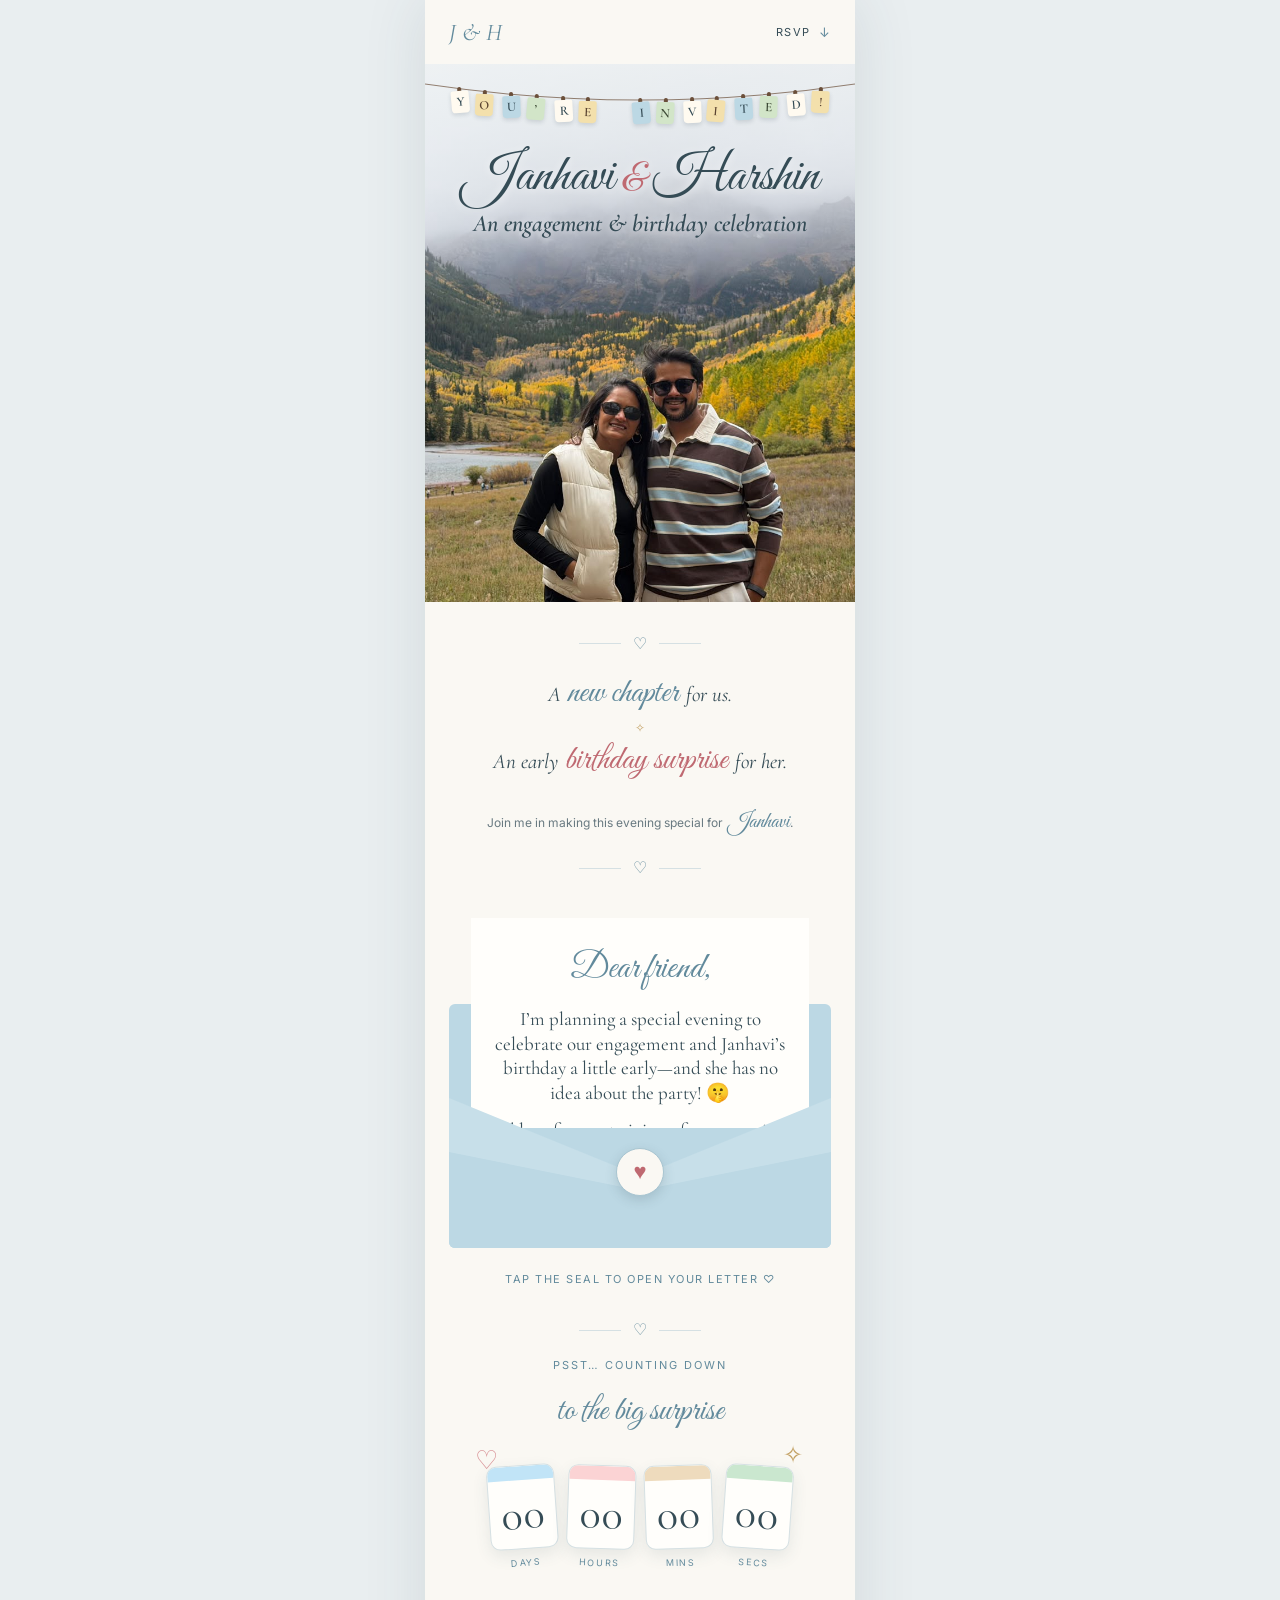
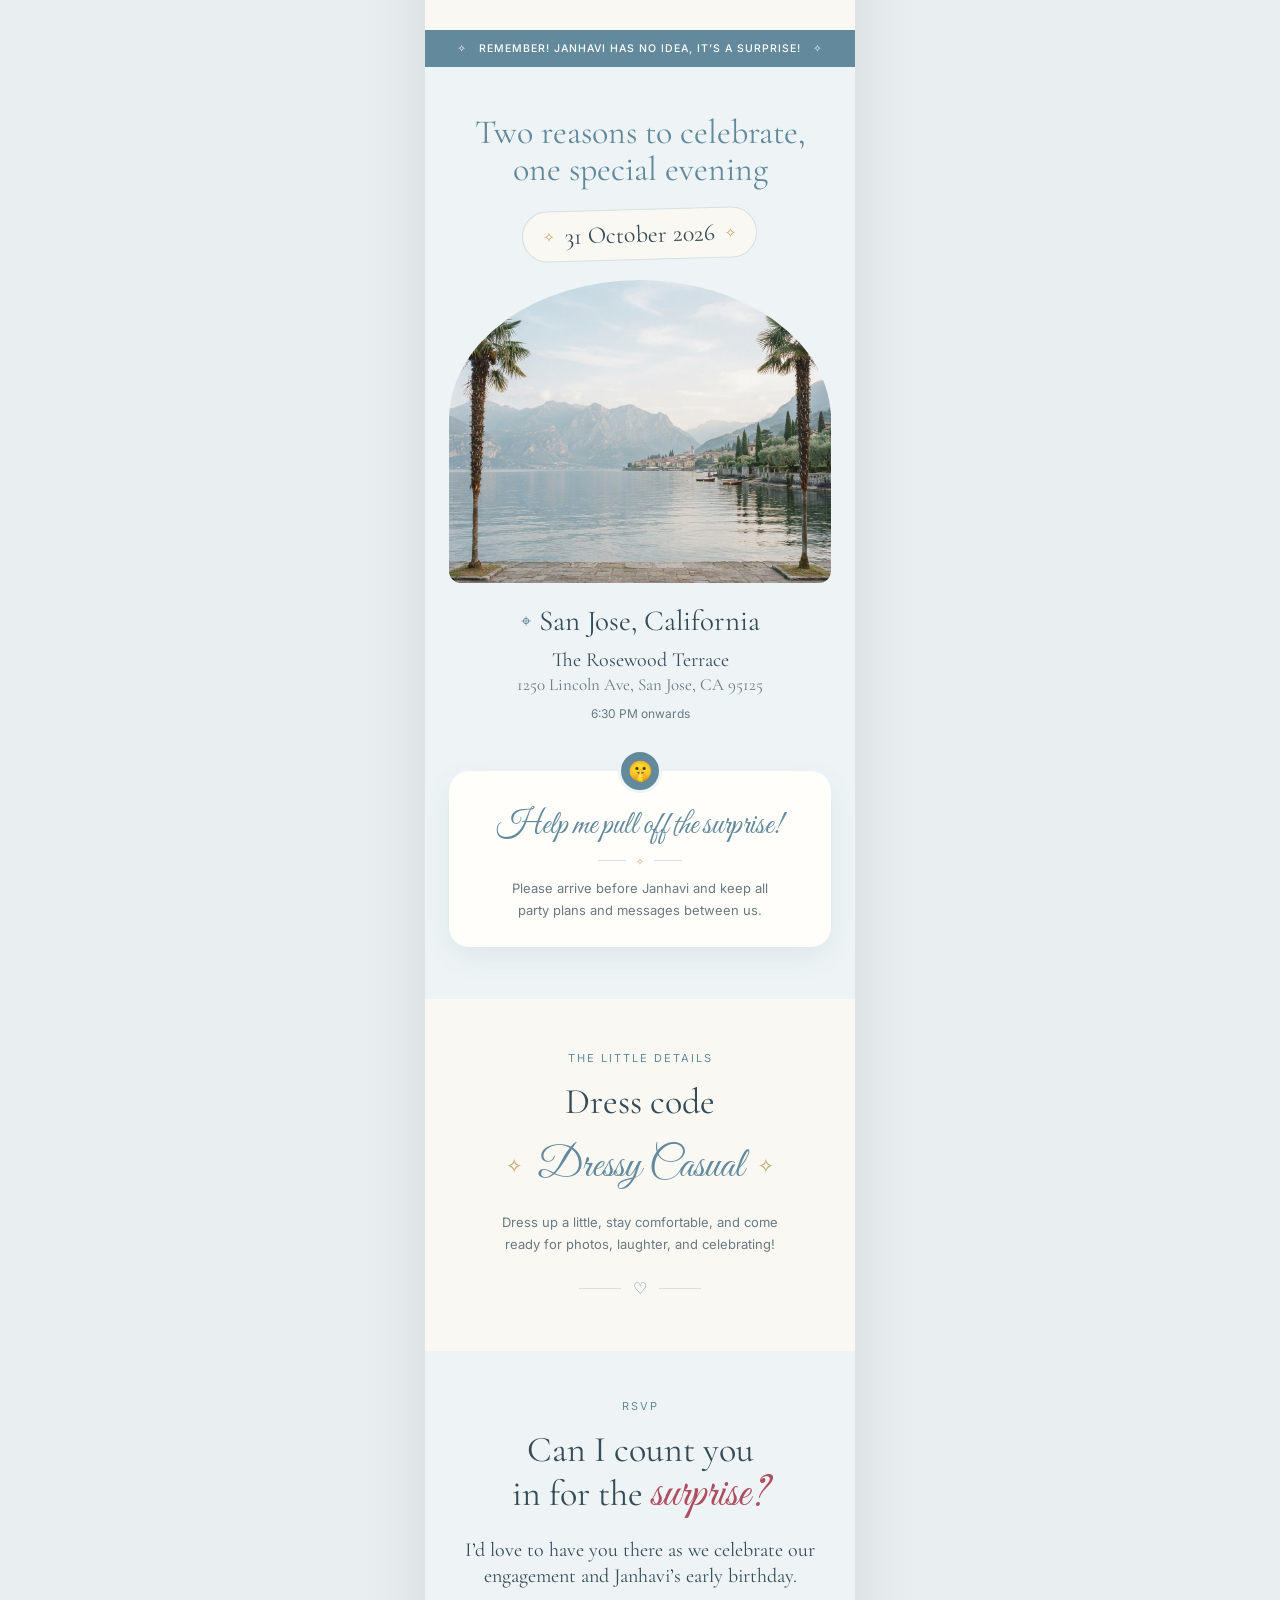
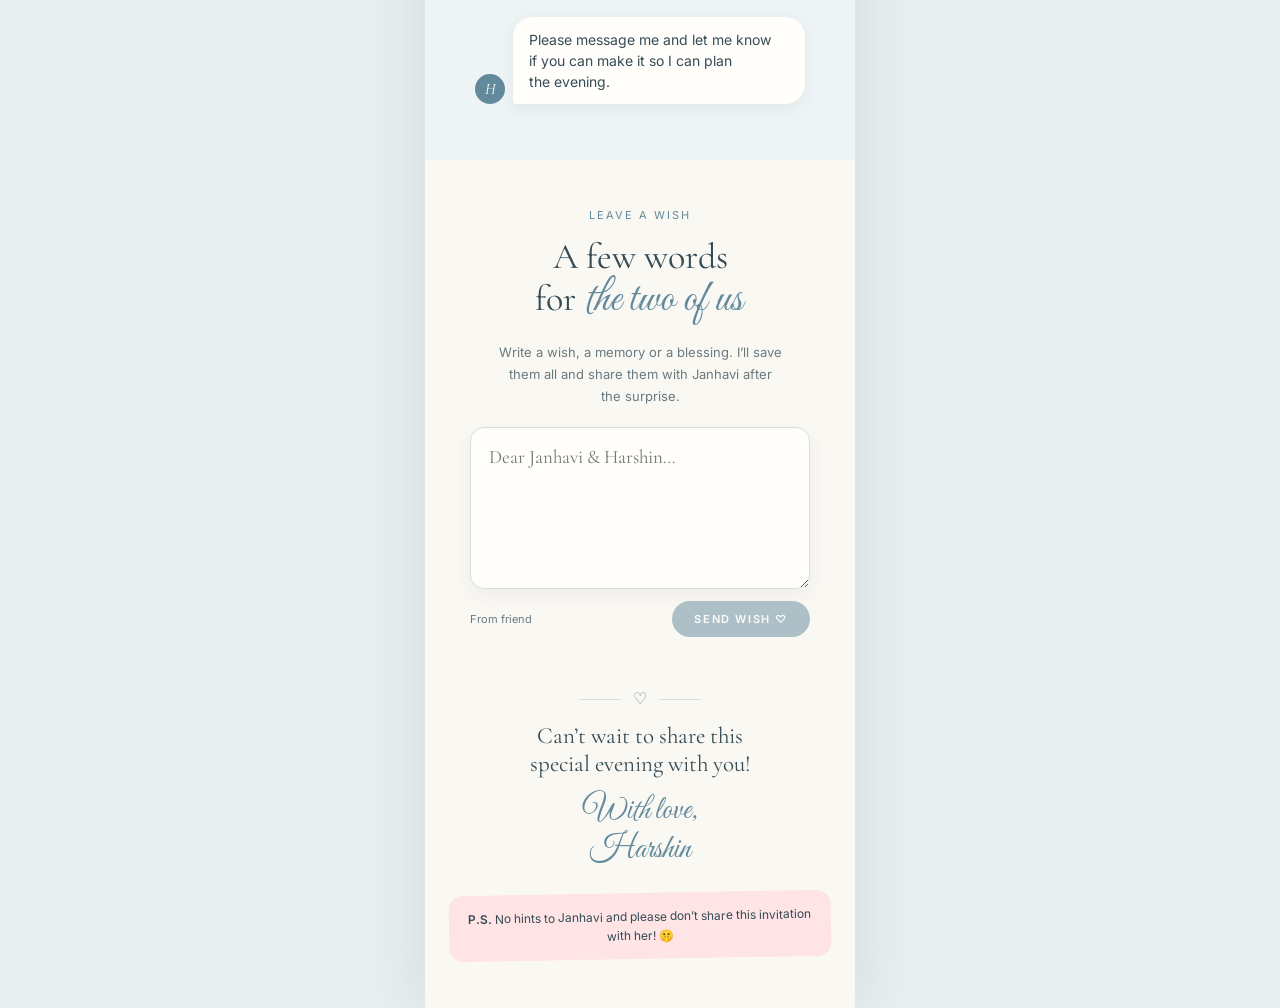
==== site/index.html @ 01877ba3 "synced with main" ====
<!DOCTYPE html>
<html lang="en">

<head>
  <meta charset="utf-8">
  <meta name="viewport" content="width=device-width, initial-scale=1">
  <title>Shhh… you're invited 🤫</title>
  <meta name="description"
    content="A surprise engagement &amp; early birthday celebration for Janhavi · 31 October 2026 · San Jose">
  <meta name="robots" content="noindex, nofollow">
  <meta property="og:title" content="Shhh… you're invited 🤫">
  <meta property="og:description"
    content="A surprise engagement &amp; early birthday celebration for Janhavi · 31 October 2026">
  <link rel="preconnect" href="https://fonts.googleapis.com">
  <link rel="preconnect" href="https://fonts.gstatic.com" crossorigin>
  <link
    href="https://fonts.googleapis.com/css2?family=Cormorant+Garamond:ital,wght@0,400;0,500;1,400;1,600&family=Great+Vibes&family=Inter:wght@400;500;600&display=swap"
    rel="stylesheet">
  <link rel="stylesheet" href="styles.css">
</head>

<body>
  <div class="intro" id="intro">
    <div class="intro-shh">Shhh…</div>
    <div class="intro-sub">IT’S A SURPRISE!</div>
    <div class="intro-heart">♡</div>
  </div>
  <main class="invite">

    <!-- Navigation -->
    <nav class="nav">
      <div class="monogram">J &amp; H</div>
      <a href="#rsvp" class="nav-link">RSVP <span>↓</span></a>
    </nav>

    <!-- 1. Cover -->
    <section class="cover">
      <div class="hero">
        <div class="hero-photo">
          <img src="assets/couple-maroon.jpg" alt="Janhavi and Harshin" class="hero-img">
          <div class="hero-top-fade"></div>
          <div aria-label="You’re invited!"
            style="position:absolute;left:0;right:0;top:18px;height:50px;z-index:4;pointer-events:none">
            <svg viewBox="0 0 100 50" preserveAspectRatio="none"
              style="position:absolute;inset:0;width:100%;height:100%;overflow:visible">
              <path d="M0 2 Q50 34 100 2" fill="none" stroke="#6b4f3a" stroke-width="1" stroke-opacity=".7"
                vector-effect="non-scaling-stroke"></path>
            </svg>
            <div
              style="position:absolute;left:calc(8.00% - 9px);top:4.7px;width:18px;display:flex;flex-direction:column;align-items:center;transform:rotate(-5deg);transform-origin:50% 0">
              <div style="width:4px;height:6px;border-radius:2px;background:#6b4f3a"></div>
              <div
                style="margin-top:-2px;width:18px;height:22px;border-radius:2px 2px 4px 4px;background:#fffaf0;box-shadow:0 2px 4px rgba(43,63,72,.16);display:flex;align-items:center;justify-content:center;font-family:'Cormorant Garamond',serif;font-weight:600;font-size:13px;line-height:1;color:var(--ink, #354c56)">
                Y</div>
            </div>
            <div
              style="position:absolute;left:calc(14.00% - 9px);top:7.7px;width:18px;display:flex;flex-direction:column;align-items:center;transform:rotate(3deg);transform-origin:50% 0">
              <div style="width:4px;height:6px;border-radius:2px;background:#6b4f3a"></div>
              <div
                style="margin-top:-2px;width:18px;height:22px;border-radius:2px 2px 4px 4px;background:oklch(0.91 0.07 90);box-shadow:0 2px 4px rgba(43,63,72,.16);display:flex;align-items:center;justify-content:center;font-family:'Cormorant Garamond',serif;font-weight:600;font-size:13px;line-height:1;color:#5a4330">
                O</div>
            </div>
            <div
              style="position:absolute;left:calc(20.00% - 9px);top:10.2px;width:18px;display:flex;flex-direction:column;align-items:center;transform:rotate(-2deg);transform-origin:50% 0">
              <div style="width:4px;height:6px;border-radius:2px;background:#6b4f3a"></div>
              <div
                style="margin-top:-2px;width:18px;height:22px;border-radius:2px 2px 4px 4px;background:var(--env, #bcd8e4);box-shadow:0 2px 4px rgba(43,63,72,.16);display:flex;align-items:center;justify-content:center;font-family:'Cormorant Garamond',serif;font-weight:600;font-size:13px;line-height:1;color:var(--ink, #354c56)">
                U</div>
            </div>
            <div
              style="position:absolute;left:calc(26.00% - 9px);top:12.3px;width:18px;display:flex;flex-direction:column;align-items:center;transform:rotate(5deg);transform-origin:50% 0">
              <div style="width:4px;height:6px;border-radius:2px;background:#6b4f3a"></div>
              <div
                style="margin-top:-2px;width:18px;height:22px;border-radius:2px 2px 4px 4px;background:oklch(0.9 0.045 135);box-shadow:0 2px 4px rgba(43,63,72,.16);display:flex;align-items:center;justify-content:center;font-family:'Cormorant Garamond',serif;font-weight:600;font-size:13px;line-height:1;color:#3d4a35">
                ’</div>
            </div>
            <div
              style="position:absolute;left:calc(32.00% - 9px);top:13.9px;width:18px;display:flex;flex-direction:column;align-items:center;transform:rotate(-3deg);transform-origin:50% 0">
              <div style="width:4px;height:6px;border-radius:2px;background:#6b4f3a"></div>
              <div
                style="margin-top:-2px;width:18px;height:22px;border-radius:2px 2px 4px 4px;background:#fffaf0;box-shadow:0 2px 4px rgba(43,63,72,.16);display:flex;align-items:center;justify-content:center;font-family:'Cormorant Garamond',serif;font-weight:600;font-size:13px;line-height:1;color:var(--ink, #354c56)">
                R</div>
            </div>
            <div
              style="position:absolute;left:calc(38.00% - 9px);top:15.1px;width:18px;display:flex;flex-direction:column;align-items:center;transform:rotate(2deg);transform-origin:50% 0">
              <div style="width:4px;height:6px;border-radius:2px;background:#6b4f3a"></div>
              <div
                style="margin-top:-2px;width:18px;height:22px;border-radius:2px 2px 4px 4px;background:oklch(0.91 0.07 90);box-shadow:0 2px 4px rgba(43,63,72,.16);display:flex;align-items:center;justify-content:center;font-family:'Cormorant Garamond',serif;font-weight:600;font-size:13px;line-height:1;color:#5a4330">
                E</div>
            </div>
            <div
              style="position:absolute;left:calc(50.00% - 9px);top:16.0px;width:18px;display:flex;flex-direction:column;align-items:center;transform:rotate(-5deg);transform-origin:50% 0">
              <div style="width:4px;height:6px;border-radius:2px;background:#6b4f3a"></div>
              <div
                style="margin-top:-2px;width:18px;height:22px;border-radius:2px 2px 4px 4px;background:var(--env, #bcd8e4);box-shadow:0 2px 4px rgba(43,63,72,.16);display:flex;align-items:center;justify-content:center;font-family:'Cormorant Garamond',serif;font-weight:600;font-size:13px;line-height:1;color:var(--ink, #354c56)">
                I</div>
            </div>
            <div
              style="position:absolute;left:calc(56.00% - 9px);top:15.8px;width:18px;display:flex;flex-direction:column;align-items:center;transform:rotate(3deg);transform-origin:50% 0">
              <div style="width:4px;height:6px;border-radius:2px;background:#6b4f3a"></div>
              <div
                style="margin-top:-2px;width:18px;height:22px;border-radius:2px 2px 4px 4px;background:oklch(0.9 0.045 135);box-shadow:0 2px 4px rgba(43,63,72,.16);display:flex;align-items:center;justify-content:center;font-family:'Cormorant Garamond',serif;font-weight:600;font-size:13px;line-height:1;color:#3d4a35">
                N</div>
            </div>
            <div
              style="position:absolute;left:calc(62.00% - 9px);top:15.1px;width:18px;display:flex;flex-direction:column;align-items:center;transform:rotate(-2deg);transform-origin:50% 0">
              <div style="width:4px;height:6px;border-radius:2px;background:#6b4f3a"></div>
              <div
                style="margin-top:-2px;width:18px;height:22px;border-radius:2px 2px 4px 4px;background:#fffaf0;box-shadow:0 2px 4px rgba(43,63,72,.16);display:flex;align-items:center;justify-content:center;font-family:'Cormorant Garamond',serif;font-weight:600;font-size:13px;line-height:1;color:var(--ink, #354c56)">
                V</div>
            </div>
            <div
              style="position:absolute;left:calc(68.00% - 9px);top:13.9px;width:18px;display:flex;flex-direction:column;align-items:center;transform:rotate(5deg);transform-origin:50% 0">
              <div style="width:4px;height:6px;border-radius:2px;background:#6b4f3a"></div>
              <div
                style="margin-top:-2px;width:18px;height:22px;border-radius:2px 2px 4px 4px;background:oklch(0.91 0.07 90);box-shadow:0 2px 4px rgba(43,63,72,.16);display:flex;align-items:center;justify-content:center;font-family:'Cormorant Garamond',serif;font-weight:600;font-size:13px;line-height:1;color:#5a4330">
                I</div>
            </div>
            <div
              style="position:absolute;left:calc(74.00% - 9px);top:12.3px;width:18px;display:flex;flex-direction:column;align-items:center;transform:rotate(-3deg);transform-origin:50% 0">
              <div style="width:4px;height:6px;border-radius:2px;background:#6b4f3a"></div>
              <div
                style="margin-top:-2px;width:18px;height:22px;border-radius:2px 2px 4px 4px;background:var(--env, #bcd8e4);box-shadow:0 2px 4px rgba(43,63,72,.16);display:flex;align-items:center;justify-content:center;font-family:'Cormorant Garamond',serif;font-weight:600;font-size:13px;line-height:1;color:var(--ink, #354c56)">
                T</div>
            </div>
            <div
              style="position:absolute;left:calc(80.00% - 9px);top:10.2px;width:18px;display:flex;flex-direction:column;align-items:center;transform:rotate(2deg);transform-origin:50% 0">
              <div style="width:4px;height:6px;border-radius:2px;background:#6b4f3a"></div>
              <div
                style="margin-top:-2px;width:18px;height:22px;border-radius:2px 2px 4px 4px;background:oklch(0.9 0.045 135);box-shadow:0 2px 4px rgba(43,63,72,.16);display:flex;align-items:center;justify-content:center;font-family:'Cormorant Garamond',serif;font-weight:600;font-size:13px;line-height:1;color:#3d4a35">
                E</div>
            </div>
            <div
              style="position:absolute;left:calc(86.00% - 9px);top:7.7px;width:18px;display:flex;flex-direction:column;align-items:center;transform:rotate(-5deg);transform-origin:50% 0">
              <div style="width:4px;height:6px;border-radius:2px;background:#6b4f3a"></div>
              <div
                style="margin-top:-2px;width:18px;height:22px;border-radius:2px 2px 4px 4px;background:#fffaf0;box-shadow:0 2px 4px rgba(43,63,72,.16);display:flex;align-items:center;justify-content:center;font-family:'Cormorant Garamond',serif;font-weight:600;font-size:13px;line-height:1;color:var(--ink, #354c56)">
                D</div>
            </div>
            <div
              style="position:absolute;left:calc(92.00% - 9px);top:4.7px;width:18px;display:flex;flex-direction:column;align-items:center;transform:rotate(3deg);transform-origin:50% 0">
              <div style="width:4px;height:6px;border-radius:2px;background:#6b4f3a"></div>
              <div
                style="margin-top:-2px;width:18px;height:22px;border-radius:2px 2px 4px 4px;background:oklch(0.91 0.07 90);box-shadow:0 2px 4px rgba(43,63,72,.16);display:flex;align-items:center;justify-content:center;font-family:'Cormorant Garamond',serif;font-weight:600;font-size:13px;line-height:1;color:#5a4330">
                !</div>
            </div>
          </div>
          <div class="hero-text">
            <div class="names">
              <span class="name">Janhavi</span>
              <span class="amp">&amp;</span>
              <span class="name">Harshin</span>
            </div>
            <div class="hero-sub"><span>An engagement &amp; birthday celebration</span></div>
          </div>
        </div>
      </div>

      <div class="chapter">
        <div class="divider"><i></i><span>♡</span><i></i></div>
        <div class="chapter-lines">
          <div class="line">A <span class="script blue">new chapter</span> for us.</div>
          <div class="spark">✧</div>
          <div class="line">An early <span class="script pink">birthday surprise</span> for her.</div>
        </div>
        <div class="join">Join me in making this evening special for <span class="script-name">Janhavi</span>.</div>
        <div class="divider"><i></i><span>♡</span><i></i></div>
      </div>
    </section>

    <!-- 2. Letter + countdown -->
    <section class="letter-section">
      <div class="envelope" id="envelope">
        <div class="env-back"></div>
        <div class="letter-wrap">
          <div class="letter">
            <div class="salutation">Dear <span id="guest-name">friend</span>,</div>
            <div class="letter-body">
              <p>I’m planning a special evening to celebrate our engagement and Janhavi’s birthday a little early—and
                she has no idea about the party! 🤫</p>
              <p>I’d love for you to join us for an evening of laughter, love, and making memories with our favourite
                people. Having you there would make this surprise even more special.</p>
              <p class="italic">Just keep this little secret between us until then!</p>
            </div>
            <div class="signature">With love,<br>Harshin</div>
          </div>
        </div>
        <div class="env-fold"></div>
        <div class="env-front"></div>
        <button class="seal" id="seal" aria-label="Open the letter">♥</button>
      </div>
      <button class="letter-hint" id="letter-hint">TAP THE SEAL TO OPEN YOUR LETTER ♡</button>

      <div class="divider"><i></i><span>♡</span><i></i></div>

      <div class="label">PSST… COUNTING DOWN</div>
      <div class="script-title">to the big surprise</div>
      <div class="countdown">
        <span class="cd-deco cd-heart">♡</span>
        <span class="cd-deco cd-spark">✧</span>
        <div class="cd" style="--rot:-4deg;--tab:var(--t1)">
          <div class="cd-card"><i></i><b id="cd-d">00</b></div><span>DAYS</span>
        </div>
        <div class="cd" style="--rot:2deg;--tab:var(--t2)">
          <div class="cd-card"><i></i><b id="cd-h">00</b></div><span>HOURS</span>
        </div>
        <div class="cd" style="--rot:-2deg;--tab:var(--t3)">
          <div class="cd-card"><i></i><b id="cd-m">00</b></div><span>MINS</span>
        </div>
        <div class="cd" style="--rot:4deg;--tab:var(--t4)">
          <div class="cd-card"><i></i><b id="cd-s">00</b></div><span>SECS</span>
        </div>
      </div>
    </section>

    <div class="banner">✧&nbsp;&nbsp;&nbsp;REMEMBER! JANHAVI HAS NO IDEA, IT’S A SURPRISE!&nbsp;&nbsp;&nbsp;✧</div>

    <!-- 3. Date & venue -->
    <section class="venue alt">
      <h2 class="venue-title">Two reasons to celebrate, one special evening</h2>
      <div class="date-pill"><span>✧</span>31 October 2026<span>✧</span></div>
      <img src="assets/venue.png" alt="Venue" class="venue-img">
      <div class="venue-details">
        <div class="city"><span>⌖</span>San Jose, California</div>
        <div class="venue-name">The Rosewood Terrace<br><small>1250 Lincoln Ave, San Jose, CA 95125</small></div>
        <div class="time">6:30 PM onwards</div>
      </div>
      <div class="secret-card">
        <div class="secret-badge">🤫</div>
        <div class="secret-title">Help me pull off the surprise!</div>
        <div class="mini-divider"><i></i><span>✧</span><i></i></div>
        <p>Please arrive before Janhavi and keep all party plans and messages between us.</p>
      </div>
    </section>

    <!-- 4. Dress code -->
    <section class="dress">
      <div class="label">THE LITTLE DETAILS</div>
      <h2 class="title">Dress code</h2>
      <div class="dress-name"><span>✧</span>Dressy Casual<span>✧</span></div>
      <p class="muted">Dress up a little, stay comfortable, and come ready for photos, laughter, and celebrating!</p>
      <div class="divider"><i></i><span>♡</span><i></i></div>
    </section>

    <!-- 5. RSVP -->
    <section class="rsvp alt" id="rsvp">
      <div class="label">RSVP</div>
      <h2 class="title">Can I count you in for the <span class="surprise">surprise?</span></h2>
      <p class="lead">I’d love to have you there as we celebrate our engagement and Janhavi’s early birthday.</p>
      <div class="message">
        <div class="avatar">H</div>
        <div class="bubble">Please message me and let me know if you can make it so I can plan the evening.</div>
      </div>
    </section>

    <!-- 5b. Leave a wish -->
    <section class="wish" id="wish">
      <div class="label">LEAVE A WISH</div>
      <h2 class="title">A few words for <span class="script blue">the two of us</span></h2>
      <p class="muted">Write a wish, a memory or a blessing. I’ll save them all and share them with Janhavi after the
        surprise.</p>
      <form class="wish-form" id="wish-form">
        <textarea id="wish-text" rows="5" maxlength="600" placeholder="Dear Janhavi &amp; Harshin…" required></textarea>
        <div class="wish-row">
          <span class="wish-from">From <span id="wish-name">friend</span></span>
          <button type="submit" class="wish-btn" id="wish-btn" disabled>SEND WISH ♡</button>
        </div>
        <p class="wish-error" id="wish-error" hidden>Couldn’t send just now. Please try again in a moment.</p>
      </form>
      <div class="wish-thanks" id="wish-thanks" hidden>
        <div class="script-title">Thank you, <span id="wish-thanks-name">friend</span></div>
        <p class="muted">Your wish is tucked away safely ♡</p>
      </div>
    </section>

    <!-- 6. Closing -->
    <section class="closing">
      <div class="divider"><i></i><span>♡</span><i></i></div>
      <div class="closing-line">Can’t wait to share this special evening with you!</div>
      <div class="signature big">With love,<br>Harshin</div>
      <div class="ps"><strong>P.S.</strong> No hints to Janhavi and please don’t share this invitation with her! 🤫
      </div>
    </section>

  </main>
  <script src="script.js"></script>
</body>

</html>
---- site/styles.css ----
/* Powder Blue theme */
:root {
  --p: #628a9c;        /* primary blue */
  --ink: #354c56;      /* main text */
  --mut: #697a81;      /* muted text */
  --bg: #faf8f3;       /* cream background */
  --bg2: #eef4f6;      /* pale blue background */
  --paper: #fffefb;    /* cards / letter */
  --env: #bcd8e4;      /* envelope */
  --env2: #c7dfe9;
  --envline: #a8c5d1;
  --rule: #d5e0e3;     /* thin lines */
  --t1: oklch(0.9 0.045 230);
  --t2: oklch(0.9 0.045 15);
  --t3: oklch(0.9 0.045 80);
  --t4: oklch(0.9 0.045 150);
  --pink: oklch(0.62 0.11 15);
  --pink-soft: oklch(0.72 0.09 15);
  --gold: oklch(0.72 0.09 80);
  --hot: oklch(0.55 0.13 10);
  --ps: oklch(0.94 0.03 15);
  --serif: 'Cormorant Garamond', Georgia, serif;
  --script: 'Great Vibes', cursive;
  --sans: Inter, system-ui, sans-serif;
}

* { box-sizing: border-box; }
body { margin: 0; background: #e9eef0; -webkit-font-smoothing: antialiased; }
a { color: var(--p); } a:hover { color: var(--ink); }
p { margin: 0; }
h2 { margin: 0; font-weight: 400; }
button { font: inherit; }

.invite { max-width: 430px; margin: 0 auto; background: var(--bg); font-family: var(--sans); color: var(--ink); overflow: hidden; position: relative; box-shadow: 0 0 60px rgba(53,76,86,.12); }
section { display: flex; flex-direction: column; align-items: center; text-align: center; }
.alt { background: var(--bg2); }

/* Shared bits */
.divider { display: flex; align-items: center; gap: 12px; }
.divider i { width: 42px; height: 1px; background: var(--rule); }
.divider span { font-family: var(--serif); font-size: 16px; color: var(--p); }
.label { font-size: 11px; letter-spacing: 2px; color: var(--p); }
.title { font-family: var(--serif); font-size: 36px; line-height: 1.08; color: var(--ink); text-wrap: balance; }
.muted { font-size: 13px; line-height: 1.7; color: var(--mut); max-width: 300px; text-wrap: pretty; }
.script-title { font-family: var(--script); font-size: 34px; color: var(--p); }

/* Nav */
.nav { height: 64px; display: flex; align-items: center; justify-content: space-between; padding: 0 24px; }
.monogram { font-family: var(--serif); font-style: italic; font-size: 24px; color: var(--p); }
.nav-link { display: flex; gap: 8px; align-items: center; text-decoration: none; font-size: 11px; letter-spacing: 1.5px; color: var(--ink); }
.nav-link span { color: var(--p); font-size: 13px; }

/* Cover */
.cover { display: block; }
.hero { position: relative; overflow: hidden; }
.hero-text { position: absolute; left: 0; right: 0; top: 0; z-index: 3; display: flex; flex-direction: column; align-items: center; gap: 10px; padding: 86px 12px 0; text-align: center; }
.sticker { display: inline-flex; align-items: center; gap: 6px; background: var(--p); color: #fff; border: 2px solid #fff; border-radius: 100px; padding: 3px 11px; font-size: 8.5px; letter-spacing: 1.6px; font-weight: 600; white-space: nowrap; box-shadow: 0 4px 10px rgba(53,76,86,.14); animation: wiggle 2.8s ease-in-out infinite; }
.sticker .shh { font-family: var(--script); font-size: 18px; line-height: 1; letter-spacing: 0; font-weight: 400; }
.names { display: flex; align-items: baseline; justify-content: center; gap: 8px; flex-wrap: nowrap; white-space: nowrap; margin-top: 0; text-shadow: 0 1px 10px rgba(255,255,255,.7); }
.name { font-family: var(--script); font-size: 53px; line-height: 1.05; color: var(--ink); }
.amp { font-family: var(--script); font-size: 38px; color: var(--pink); }
.hero-sub { display: flex; align-items: center; justify-content: center; gap: 8px; flex-wrap: wrap; margin-top: -8px; font-family: var(--serif); font-style: italic; font-weight: 600; font-size: 24px; line-height: 1.3; color: var(--ink); text-shadow: 0 1px 8px rgba(255,255,255,.8); }
.hero-sub i { font-style: normal; font-size: 12px; color: var(--gold); }
.hero-photo { position: relative; }
.hero-img { display: block; width: 100%; aspect-ratio: 4 / 5; object-fit: cover; object-position: 52% 0%; }
.hero-top-fade { position: absolute; inset: 0 0 auto; height: 42%; pointer-events: none; background: linear-gradient(rgba(236,239,240,.82) 0%, rgba(236,239,240,.55) 55%, rgba(236,239,240,0) 100%); }

.chapter { display: flex; flex-direction: column; align-items: center; gap: 18px; padding: 32px 28px 8px; text-align: center; }
.chapter-lines { display: flex; flex-direction: column; align-items: center; gap: 4px; }
.line { font-family: var(--serif); font-style: italic; font-size: 21px; line-height: 1.3; }
.script { font-family: var(--script); font-style: normal; font-size: 34px; padding: 0 2px; }
.script.blue { color: var(--p); }
.script.pink { color: var(--pink); }
.spark { font-size: 12px; color: var(--gold); }
.join { font-size: 12px; line-height: 1.6; color: var(--mut); margin-top: 4px; text-wrap: balance; }
.script-name { font-family: var(--script); font-size: 22px; color: var(--p); margin-left: 2px; }

/* Letter + envelope */
.letter-section { padding: 32px 24px 56px; gap: 18px; }
.envelope { width: 100%; position: relative; padding-bottom: 120px; }
.env-back { position: absolute; left: 0; right: 0; top: 86px; bottom: 0; background: var(--env); border-radius: 6px; }
.letter-wrap { position: relative; margin: 0 22px; max-height: 210px; overflow: hidden; transition: max-height .9s cubic-bezier(.2,.8,.2,1); }
.envelope.open .letter-wrap { max-height: 900px; }
.letter { background: var(--paper); padding: 28px 22px 36px; box-shadow: 0 8px 24px rgba(53,76,86,.14); display: flex; flex-direction: column; gap: 16px; text-align: center; }
.salutation { font-family: var(--script); font-size: 36px; color: var(--p); }
.letter-body { font-family: var(--serif); font-size: 19px; line-height: 1.3; display: flex; flex-direction: column; gap: 12px; text-wrap: pretty; }
.italic { font-style: italic; }
.signature { font-family: var(--script); font-size: 26px; line-height: 1.2; color: var(--p); }
.signature.big { font-size: 32px; }
.env-fold, .env-front { position: absolute; left: 0; right: 0; bottom: 0; border-radius: 0 0 6px 6px; }
.env-fold { height: 150px; background: var(--env2); clip-path: polygon(0 0, 50% 52%, 100% 0, 100% 100%, 0 100%); }
.env-front { height: 96px; background: var(--env); clip-path: polygon(0 0, 50% 40%, 100% 0, 100% 100%, 0 100%); }
.seal { position: absolute; left: 50%; bottom: 52px; width: 48px; height: 48px; margin-left: -24px; border-radius: 50%; background: var(--bg); border: 1px solid var(--envline); color: var(--pink); font-family: var(--serif); font-size: 22px; cursor: pointer; box-shadow: 0 4px 12px rgba(53,76,86,.18); display: flex; align-items: center; justify-content: center; transition: transform .2s; }
.seal:hover { transform: scale(1.08); }
.letter-hint { background: none; border: 0; font-size: 11px; letter-spacing: 1.5px; color: var(--p); cursor: pointer; padding: 6px; }
.letter-section .divider { margin-top: 10px; }

/* Countdown */
.countdown { position: relative; display: flex; gap: 10px; justify-content: center; padding: 14px 0 6px; }
.cd-deco { position: absolute; font-family: var(--serif); }
.cd-heart { left: -14px; top: -6px; font-size: 26px; color: var(--pink-soft); }
.cd-spark { right: -12px; top: -10px; font-size: 24px; color: var(--gold); }
.cd { display: flex; flex-direction: column; align-items: center; gap: 8px; transform: rotate(var(--rot)); }
.cd-card { width: 68px; height: 84px; background: var(--paper); border: 1px solid var(--rule); border-radius: 10px; overflow: hidden; box-shadow: 0 6px 16px rgba(53,76,86,.1); display: flex; flex-direction: column; }
.cd-card i { height: 14px; background: var(--tab); }
.cd-card b { flex: 1; display: flex; align-items: center; justify-content: center; font-family: var(--serif); font-weight: 400; font-size: 44px; line-height: 1; font-variant-numeric: tabular-nums; }
.cd > span { font-size: 9px; letter-spacing: 1.6px; color: var(--p); }

/* Banner */
.banner { background: var(--p); color: #fff; padding: 12px 8px; font-size: clamp(8px, 2.4vw, 10.5px); letter-spacing: 1px; font-weight: 500; text-align: center; white-space: nowrap; overflow: hidden; }

/* Venue */
.venue { padding: 48px 24px 52px; gap: 20px; }
.venue-title { font-family: var(--serif); font-size: 34px; line-height: 1.08; color: var(--p); text-wrap: balance; }
.date-pill { display: flex; align-items: center; gap: 10px; background: var(--bg); border: 1px solid var(--rule); border-radius: 100px; padding: 10px 20px; transform: rotate(-1.5deg); font-family: var(--serif); font-size: 24px; white-space: nowrap; }
.date-pill span { color: var(--gold); font-size: 14px; font-family: var(--sans); }
.venue-img { display: block; width: 100%; aspect-ratio: 342 / 272; object-fit: cover; border-radius: 50% 50% 12px 12px / 46% 46% 12px 12px; }
.venue-details { display: flex; flex-direction: column; align-items: center; gap: 10px; }
.city { display: flex; align-items: center; gap: 8px; font-family: var(--serif); font-size: 29px; }
.city span { color: var(--p); font-size: 18px; }
.venue-name { font-family: var(--serif); font-size: 20px; }
.venue-name small { font-size: 17px; color: var(--mut); }
.time { font-size: 12px; color: var(--mut); }
.secret-card { position: relative; width: 100%; margin-top: 30px; background: var(--paper); border-radius: 20px; padding: 38px 26px 26px; display: flex; flex-direction: column; align-items: center; gap: 10px; box-shadow: 0 10px 28px rgba(53,76,86,.08); }
.secret-badge { position: absolute; top: -22px; left: 50%; margin-left: -22px; width: 44px; height: 44px; border-radius: 50%; background: var(--p); border: 3px solid var(--bg2); display: flex; align-items: center; justify-content: center; font-size: 20px; }
.secret-title { font-family: var(--script); font-size: 32px; line-height: 1.1; color: var(--p); }
.mini-divider { display: flex; align-items: center; gap: 10px; }
.mini-divider i { width: 28px; height: 1px; background: var(--rule); }
.mini-divider span { font-size: 10px; color: var(--gold); }
.secret-card p { font-size: 13px; line-height: 1.7; color: var(--mut); text-wrap: pretty; max-width: 280px; }

/* Dress code */
.dress { padding: 52px 32px; gap: 18px; }
.dress-name { display: flex; align-items: center; gap: 14px; font-family: var(--script); font-size: 42px; color: var(--p); }
.dress-name span { color: var(--gold); font-size: 20px; font-family: var(--sans); }
.dress .divider { margin-top: 6px; }

/* RSVP */
.rsvp { padding: 48px 24px 52px; gap: 18px; }
.surprise { font-family: var(--script); font-size: 46px; color: var(--hot); }
.lead { font-family: var(--serif); font-size: 20px; line-height: 1.3; text-wrap: pretty; }
.message { width: 100%; max-width: 330px; display: flex; align-items: flex-end; gap: 8px; margin: 10px 0 4px; text-align: left; }
.avatar { flex-shrink: 0; width: 30px; height: 30px; border-radius: 50%; background: var(--p); color: #fff; display: flex; align-items: center; justify-content: center; font-family: var(--serif); font-style: italic; font-size: 16px; }
.bubble { background: var(--paper); font-size: 14px; line-height: 1.5; padding: 12px 16px; border-radius: 20px 20px 20px 4px; box-shadow: 0 4px 14px rgba(53,76,86,.08); text-wrap: pretty; }

/* Leave a wish */
.wish { padding: 48px 24px 8px; gap: 16px; }
.wish .script { font-size: 44px; }
.wish-form { width: 100%; max-width: 340px; display: flex; flex-direction: column; gap: 12px; margin-top: 4px; }
.wish-form textarea { width: 100%; resize: vertical; background: var(--paper); border: 1px solid var(--rule); border-radius: 14px; padding: 16px 18px; font-family: var(--serif); font-size: 19px; line-height: 1.35; color: var(--ink); outline: none; box-shadow: 0 6px 18px rgba(53,76,86,.06); }
.wish-form textarea:focus { border-color: var(--p); }
.wish-row { display: flex; align-items: center; justify-content: space-between; gap: 12px; }
.wish-from { font-size: 11px; color: var(--mut); }
.wish-btn { background: var(--p); color: #fff; border: 0; border-radius: 100px; padding: 11px 22px; font-size: 11px; letter-spacing: 1.6px; font-weight: 600; cursor: pointer; }
.wish-btn:disabled { opacity: .5; cursor: default; }
.wish-error { font-size: 12px; color: var(--hot); }
.wish-thanks { width: 100%; max-width: 340px; background: var(--paper); border-radius: 18px; padding: 26px 22px; display: flex; flex-direction: column; align-items: center; gap: 8px; box-shadow: 0 8px 22px rgba(53,76,86,.08); transform: rotate(-1deg); }
.wish-thanks[hidden], .wish-form[hidden], .wish-error[hidden] { display: none; }

/* Closing */
.closing { padding: 44px 24px 48px; gap: 14px; }
.closing-line { font-family: var(--serif); font-size: 23px; line-height: 1.2; text-wrap: balance; }
.ps { margin-top: 10px; background: var(--ps); border-radius: 14px; padding: 14px 18px; transform: rotate(-1deg); font-size: 12px; line-height: 1.6; text-wrap: pretty; }
.ps strong { font-weight: 600; }

/* Animations */
@keyframes wiggle { 0%, 100% { transform: rotate(-5deg); } 50% { transform: rotate(3deg) scale(1.04); } }
@media (prefers-reduced-motion: reduce) { .sticker { animation: none; } }

@keyframes floaty { 0%,100% { transform: translateY(0); } 50% { transform: translateY(-4px); } }
@keyframes sway { 0%,100% { transform: rotate(-4deg); } 50% { transform: rotate(-1deg) translateY(-3px); } }
@keyframes bubblePop { 0% { opacity: 0; transform: scale(.3) rotate(-12deg); } 70% { opacity: 1; transform: scale(1.08) rotate(3deg); } 100% { opacity: 1; transform: scale(1) rotate(-2deg); } }
/* Intro splash */
.intro { position: fixed; top: 0; left: 50%; transform: translateX(-50%); width: 100%; max-width: 430px; height: 100vh; z-index: 100; background: var(--bg); display: flex; flex-direction: column; align-items: center; justify-content: center; gap: 14px; cursor: pointer; transition: opacity .6s ease; }
.intro.fade { opacity: 0; pointer-events: none; }
.intro-shh { font-family: var(--script); font-size: 84px; line-height: 1; color: var(--p); animation: bubblePop .8s cubic-bezier(.3,1.5,.5,1) .2s both; }
.intro-sub { font-size: 12px; letter-spacing: 3px; font-weight: 700; color: var(--ink); animation: bubblePop .7s cubic-bezier(.3,1.5,.5,1) .9s both; }
.intro-heart { font-size: 18px; color: var(--pink); animation: floaty 2.4s ease-in-out 1.4s infinite; }
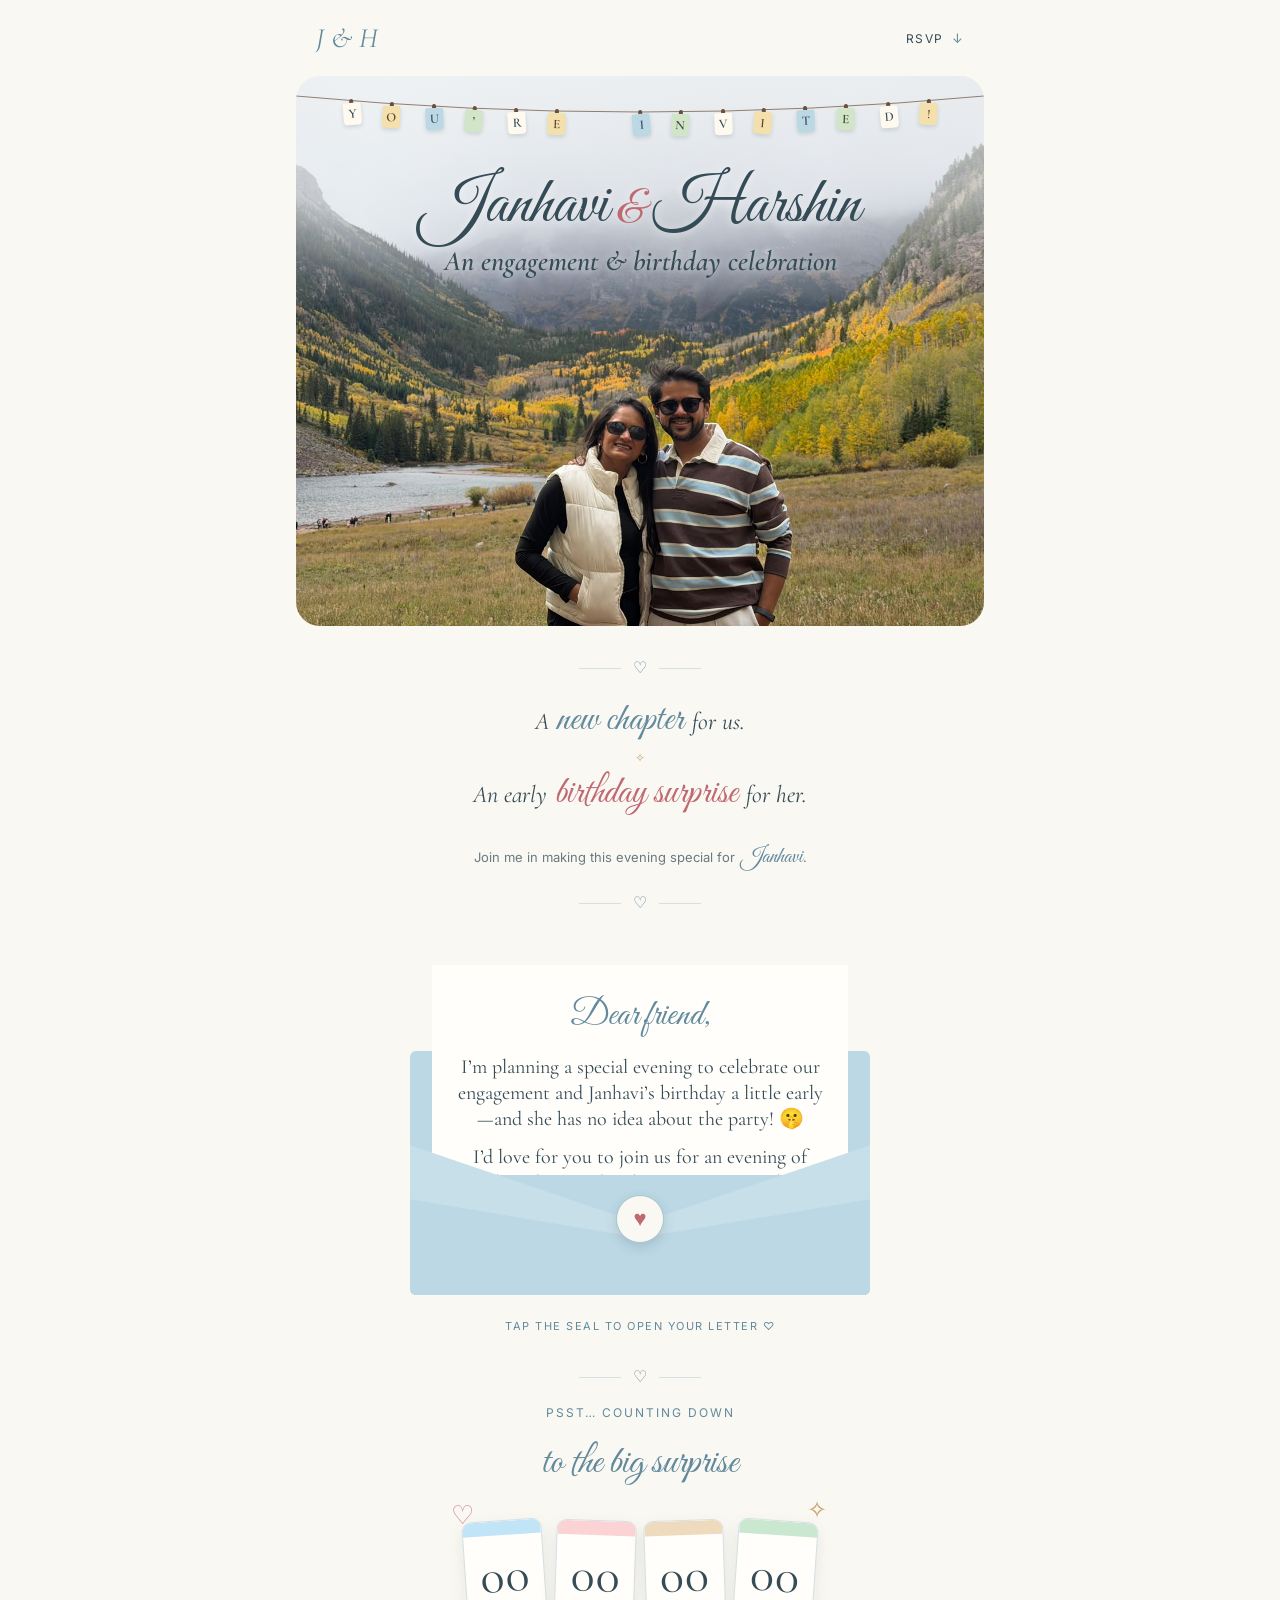
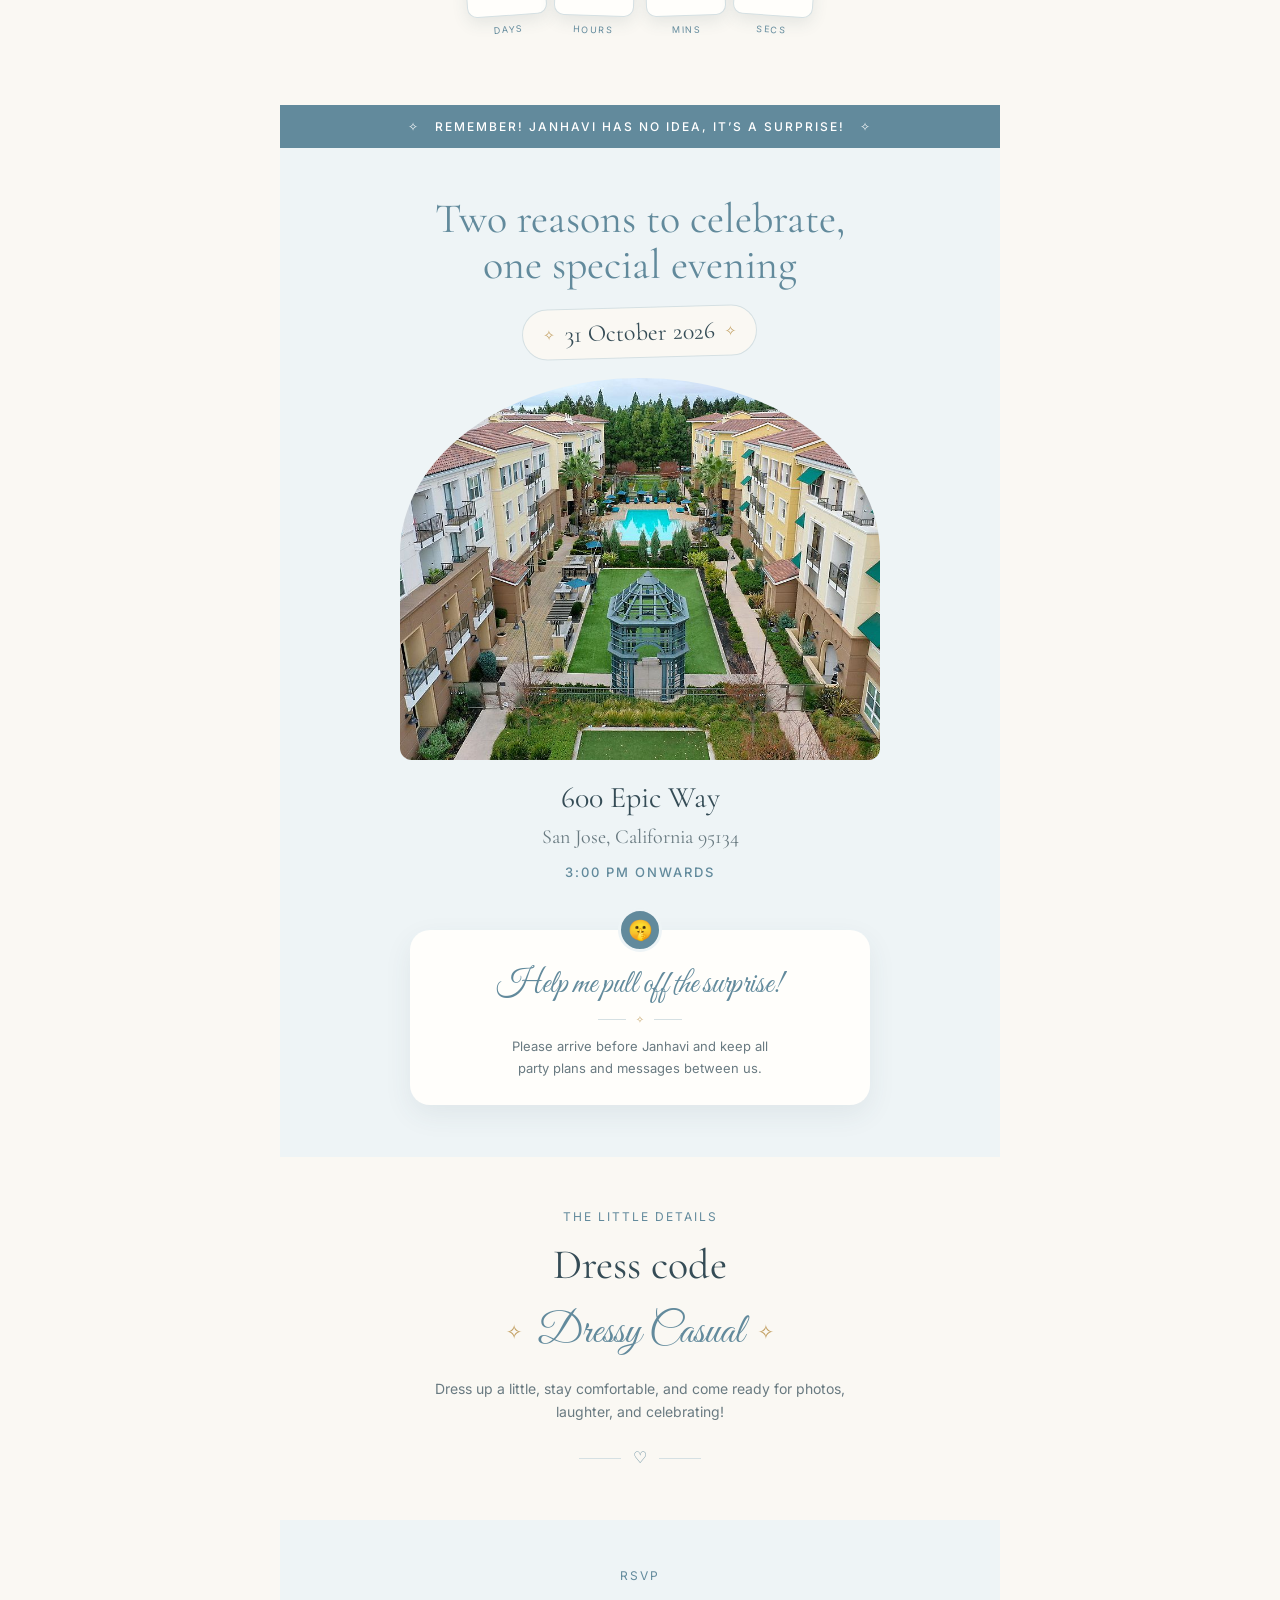
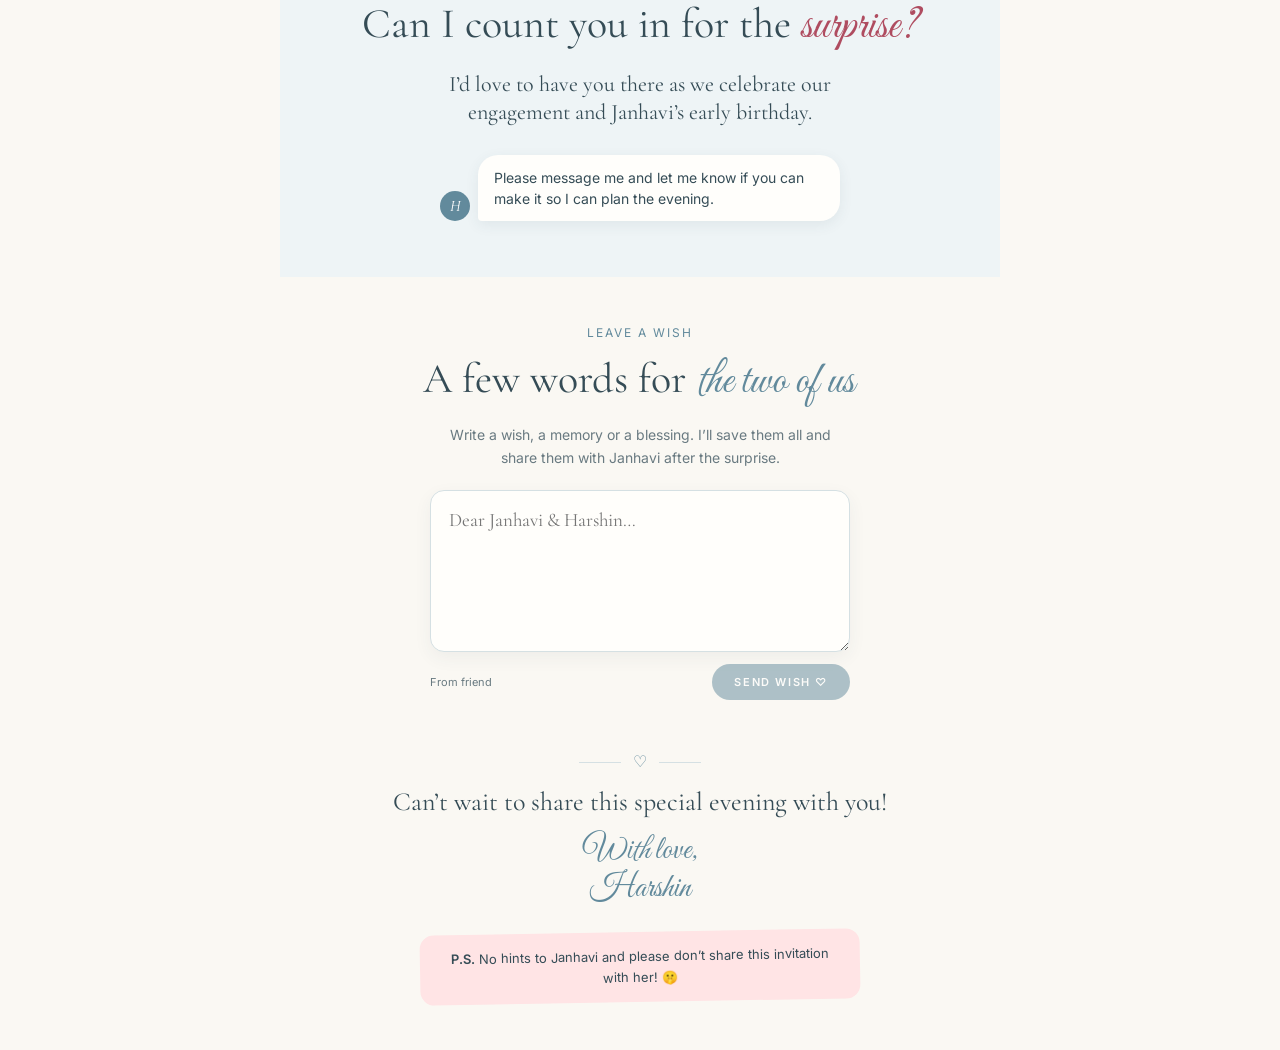
==== commit 9a7e1f36: "Changed venue and address" ====
--- a/site/index.html
+++ b/site/index.html
@@ -219,11 +219,11 @@
     <section class="venue alt">
       <h2 class="venue-title">Two reasons to celebrate, one special evening</h2>
       <div class="date-pill"><span>✧</span>31 October 2026<span>✧</span></div>
-      <img src="assets/venue.png" alt="Venue" class="venue-img">
+      <img src="assets/venue.jpeg" onerror="this.onerror=null;this.src='assets/venue.png'"
+        alt="600 Epic Way courtyard, San Jose" class="venue-img">
       <div class="venue-details">
-        <div class="city"><span>⌖</span>San Jose, California</div>
-        <div class="venue-name">The Rosewood Terrace<br><small>1250 Lincoln Ave, San Jose, CA 95125</small></div>
-        <div class="time">6:30 PM onwards</div>
+        <div class="venue-name">600 Epic Way<br><small>San Jose, California 95134</small></div>
+        <div class="time">3:00 PM onwards</div>
       </div>
       <div class="secret-card">
         <div class="secret-badge">🤫</div>
--- a/site/styles.css
+++ b/site/styles.css
@@ -118,9 +118,9 @@
 .venue-details { display: flex; flex-direction: column; align-items: center; gap: 10px; }
 .city { display: flex; align-items: center; gap: 8px; font-family: var(--serif); font-size: 29px; }
 .city span { color: var(--p); font-size: 18px; }
-.venue-name { font-family: var(--serif); font-size: 20px; }
-.venue-name small { font-size: 17px; color: var(--mut); }
-.time { font-size: 12px; color: var(--mut); }
+.venue-name { font-family: var(--serif); font-size: 30px; line-height: 1.2; }
+.venue-name small { display: inline-block; margin-top: 4px; font-size: 20px; color: var(--mut); }
+.time { margin-top: 2px; font-size: 13px; letter-spacing: 2px; text-transform: uppercase; font-weight: 500; color: var(--p); }
 .secret-card { position: relative; width: 100%; margin-top: 30px; background: var(--paper); border-radius: 20px; padding: 38px 26px 26px; display: flex; flex-direction: column; align-items: center; gap: 10px; box-shadow: 0 10px 28px rgba(53,76,86,.08); }
 .secret-badge { position: absolute; top: -22px; left: 50%; margin-left: -22px; width: 44px; height: 44px; border-radius: 50%; background: var(--p); border: 3px solid var(--bg2); display: flex; align-items: center; justify-content: center; font-size: 20px; }
 .secret-title { font-family: var(--script); font-size: 32px; line-height: 1.1; color: var(--p); }
@@ -176,3 +176,51 @@
 .intro-shh { font-family: var(--script); font-size: 84px; line-height: 1; color: var(--p); animation: bubblePop .8s cubic-bezier(.3,1.5,.5,1) .2s both; }
 .intro-sub { font-size: 12px; letter-spacing: 3px; font-weight: 700; color: var(--ink); animation: bubblePop .7s cubic-bezier(.3,1.5,.5,1) .9s both; }
 .intro-heart { font-size: 18px; color: var(--pink); animation: floaty 2.4s ease-in-out 1.4s infinite; }
+
+/* ─── Tablet & desktop ─────────────────────────────────── */
+@media (min-width: 768px) {
+  body { background: var(--bg); }
+  .invite { max-width: 640px; box-shadow: none; }
+  .hero { border-radius: 24px; margin: 0 16px; }
+  .intro { max-width: none; }
+
+  .nav { height: 76px; padding: 0 36px; }
+  .monogram { font-size: 28px; }
+  .nav-link { font-size: 12px; }
+
+  .hero-img { aspect-ratio: 5 / 4; object-position: 50% 20%; }
+  .hero-text { padding-top: 96px; }
+  .name { font-size: 66px; }
+  .amp { font-size: 46px; }
+  .hero-sub { font-size: 28px; }
+
+  .title, .venue-title { font-size: 42px; }
+  .venue-title { max-width: 460px; }
+  .label { font-size: 12px; }
+  .muted { font-size: 14px; max-width: 420px; }
+  .script-title { font-size: 40px; }
+  .line { font-size: 24px; }
+  .script { font-size: 38px; }
+  .join { font-size: 13px; }
+
+  .letter-section { padding: 44px 60px 64px; }
+  .envelope { max-width: 460px; }
+  .letter-body { font-size: 20px; }
+  .cd-card { width: 80px; height: 96px; }
+  .cd-card b { font-size: 50px; }
+
+  .banner { font-size: 12px; letter-spacing: 2px; padding: 14px 8px; }
+
+  .venue, .rsvp, .dress, .closing { padding-left: 60px; padding-right: 60px; }
+  .venue-img { max-width: 480px; }
+  .secret-card { max-width: 460px; }
+  .message { max-width: 400px; }
+  .lead { font-size: 22px; max-width: 440px; }
+  .wish-form, .wish-thanks { max-width: 420px; }
+  .closing-line { font-size: 26px; }
+  .ps { max-width: 440px; font-size: 13px; }
+}
+
+@media (min-width: 1200px) {
+  .invite { max-width: 720px; }
+}
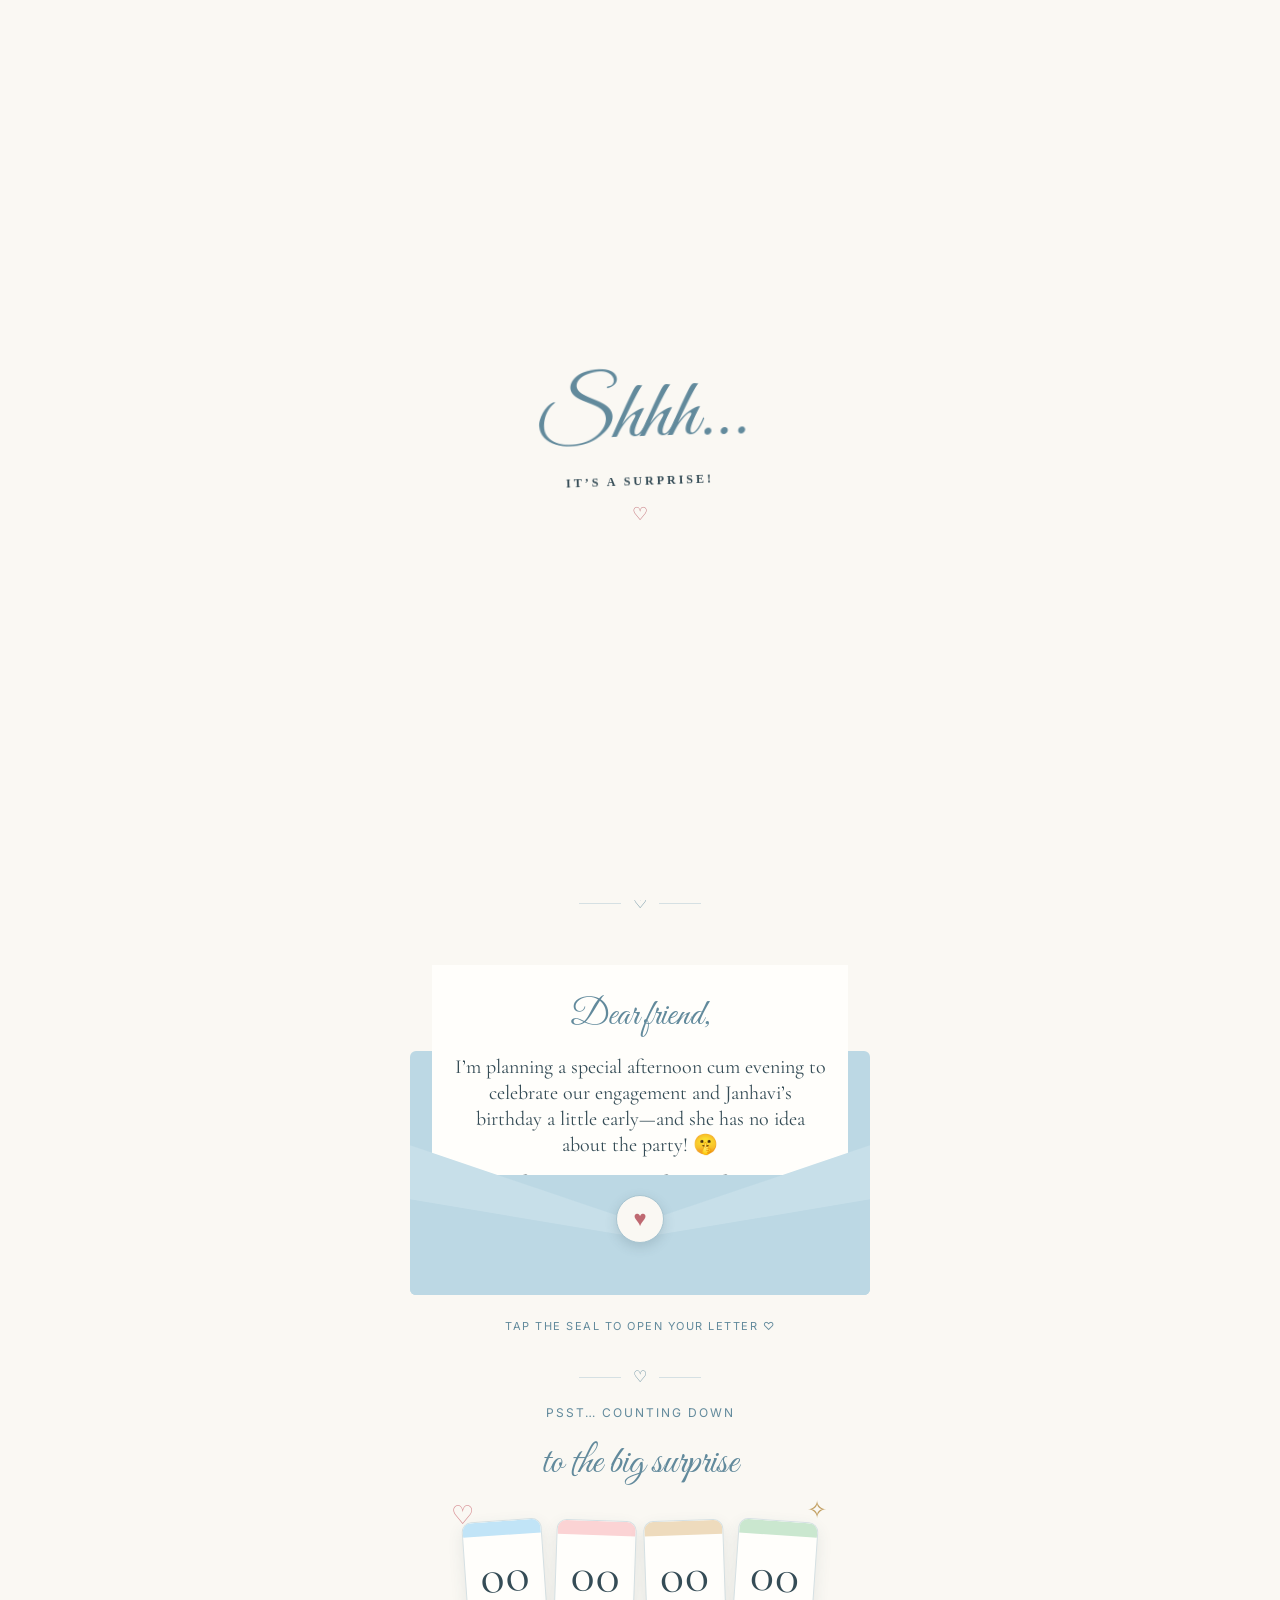
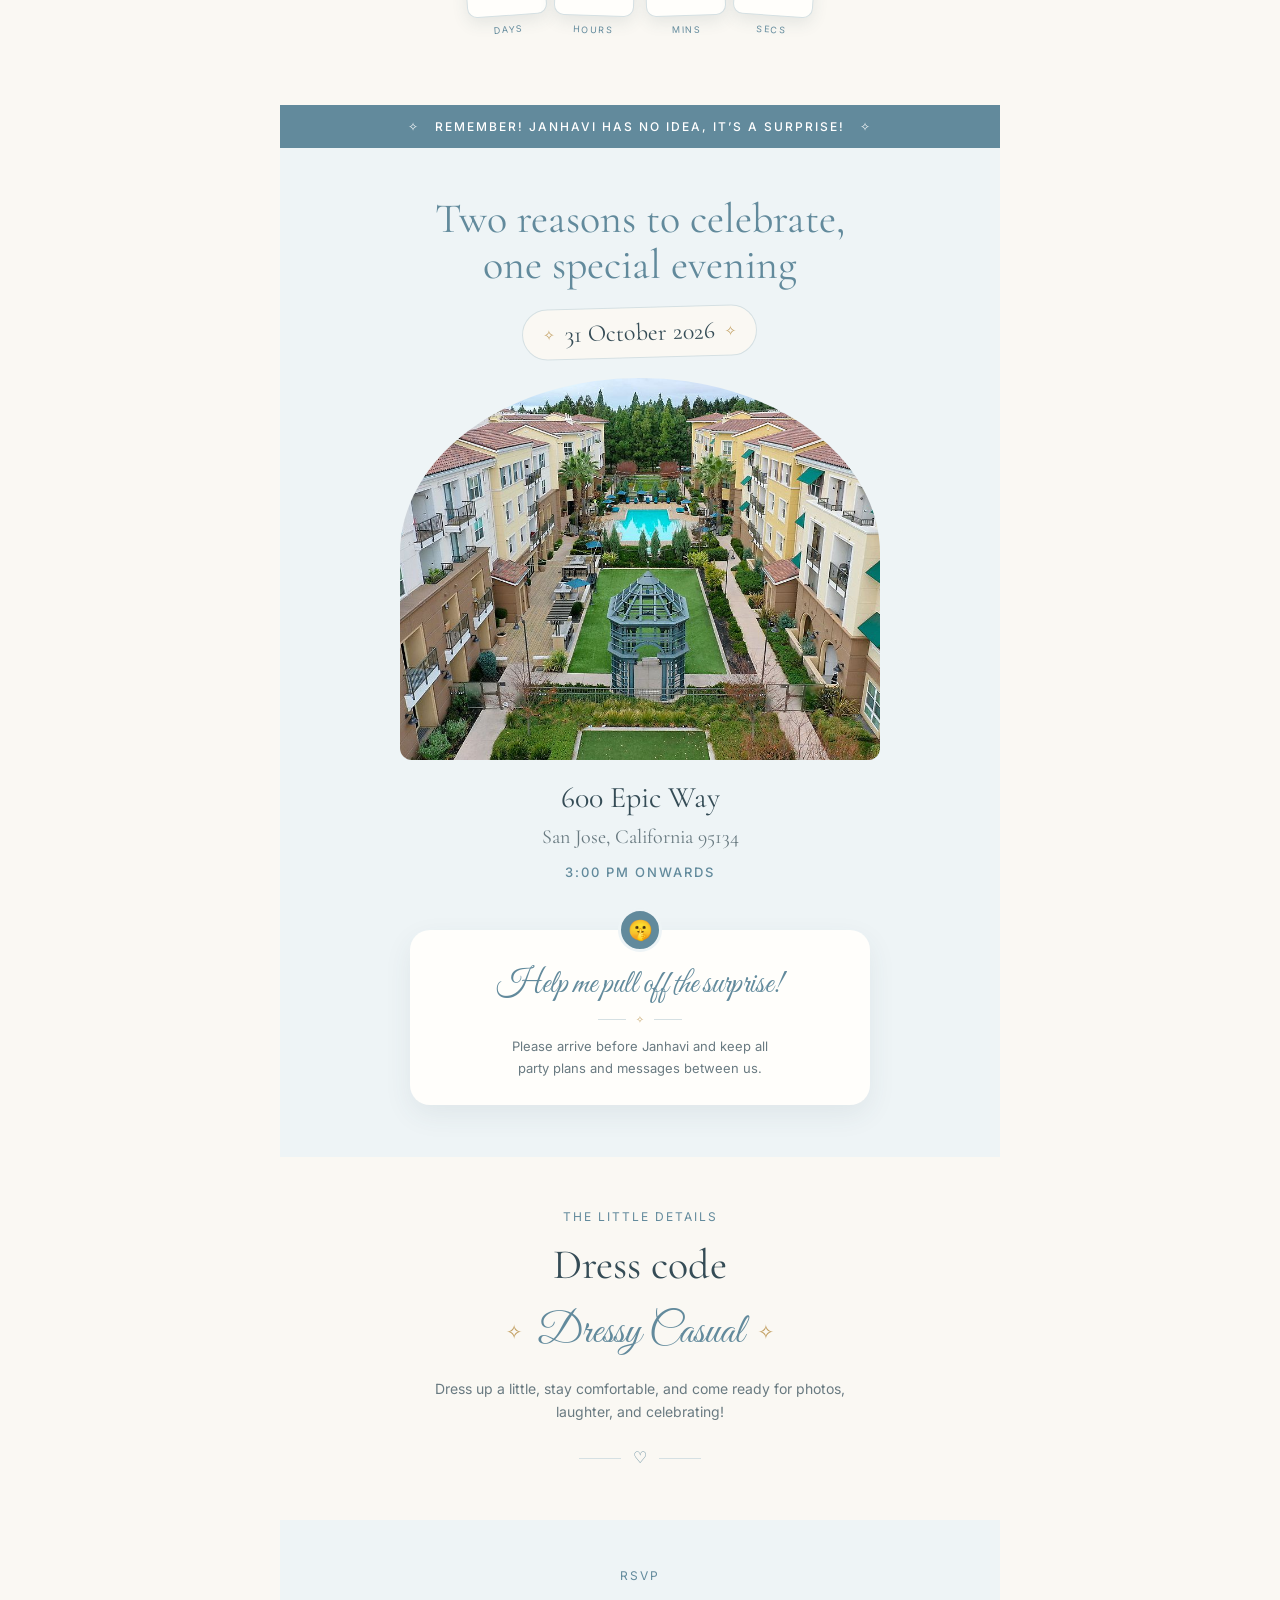
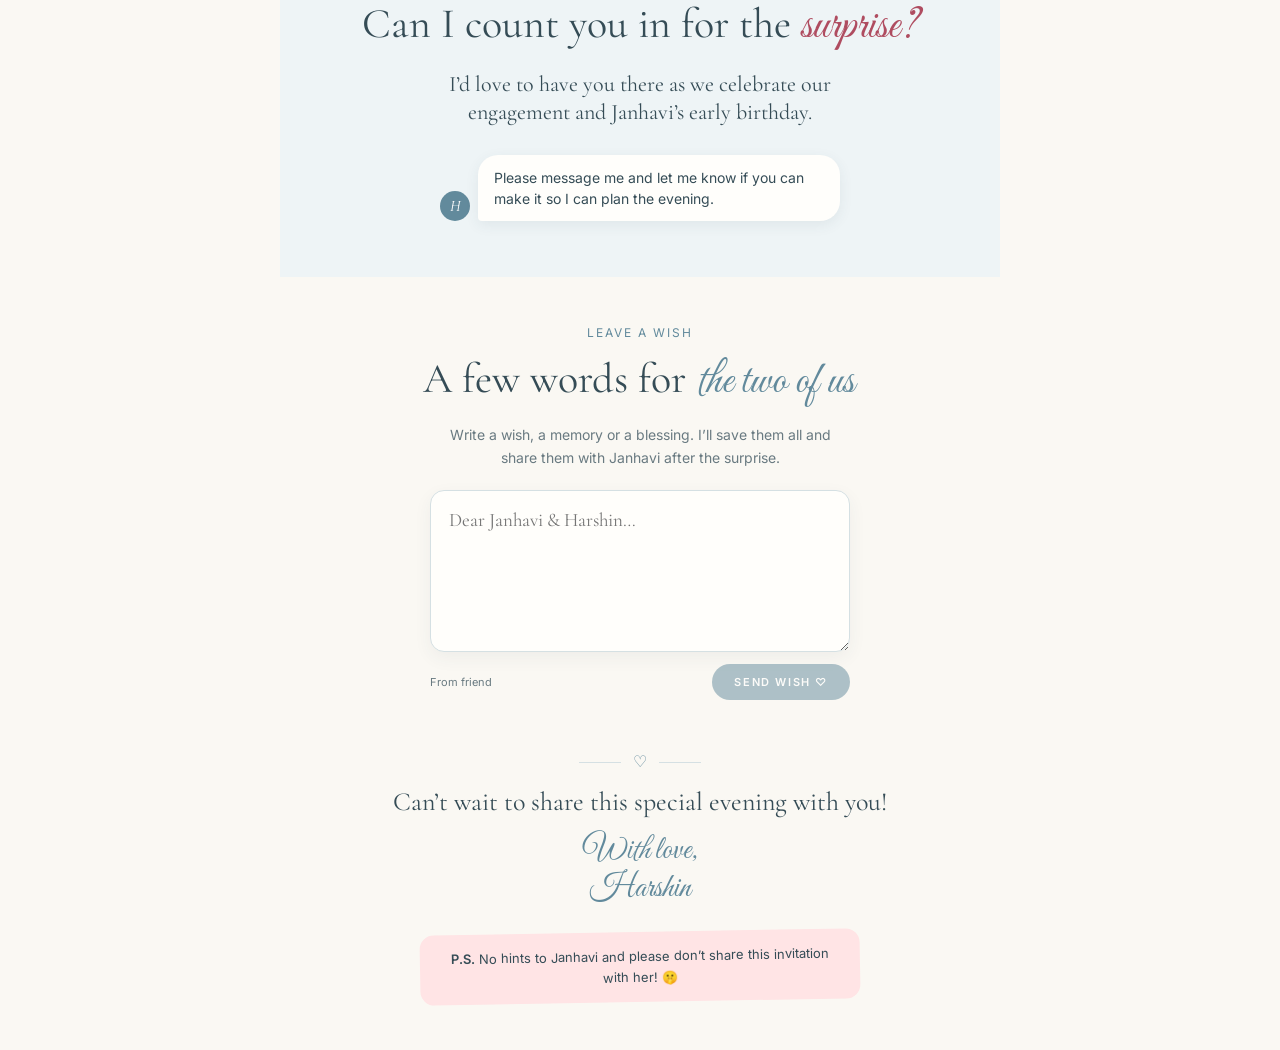
==== commit 23664da0: "Update letter text to afternoon cum evening" ====
--- a/site/index.html
+++ b/site/index.html
@@ -176,9 +176,9 @@
           <div class="letter">
             <div class="salutation">Dear <span id="guest-name">friend</span>,</div>
             <div class="letter-body">
-              <p>I’m planning a special evening to celebrate our engagement and Janhavi’s birthday a little early—and
+              <p>I’m planning a special afternoon cum evening to celebrate our engagement and Janhavi’s birthday a little early—and
                 she has no idea about the party! 🤫</p>
-              <p>I’d love for you to join us for an evening of laughter, love, and making memories with our favourite
+              <p>I’d love for you to join us for an afternoon cum evening of laughter, love, and making memories with our favourite
                 people. Having you there would make this surprise even more special.</p>
               <p class="italic">Just keep this little secret between us until then!</p>
             </div>
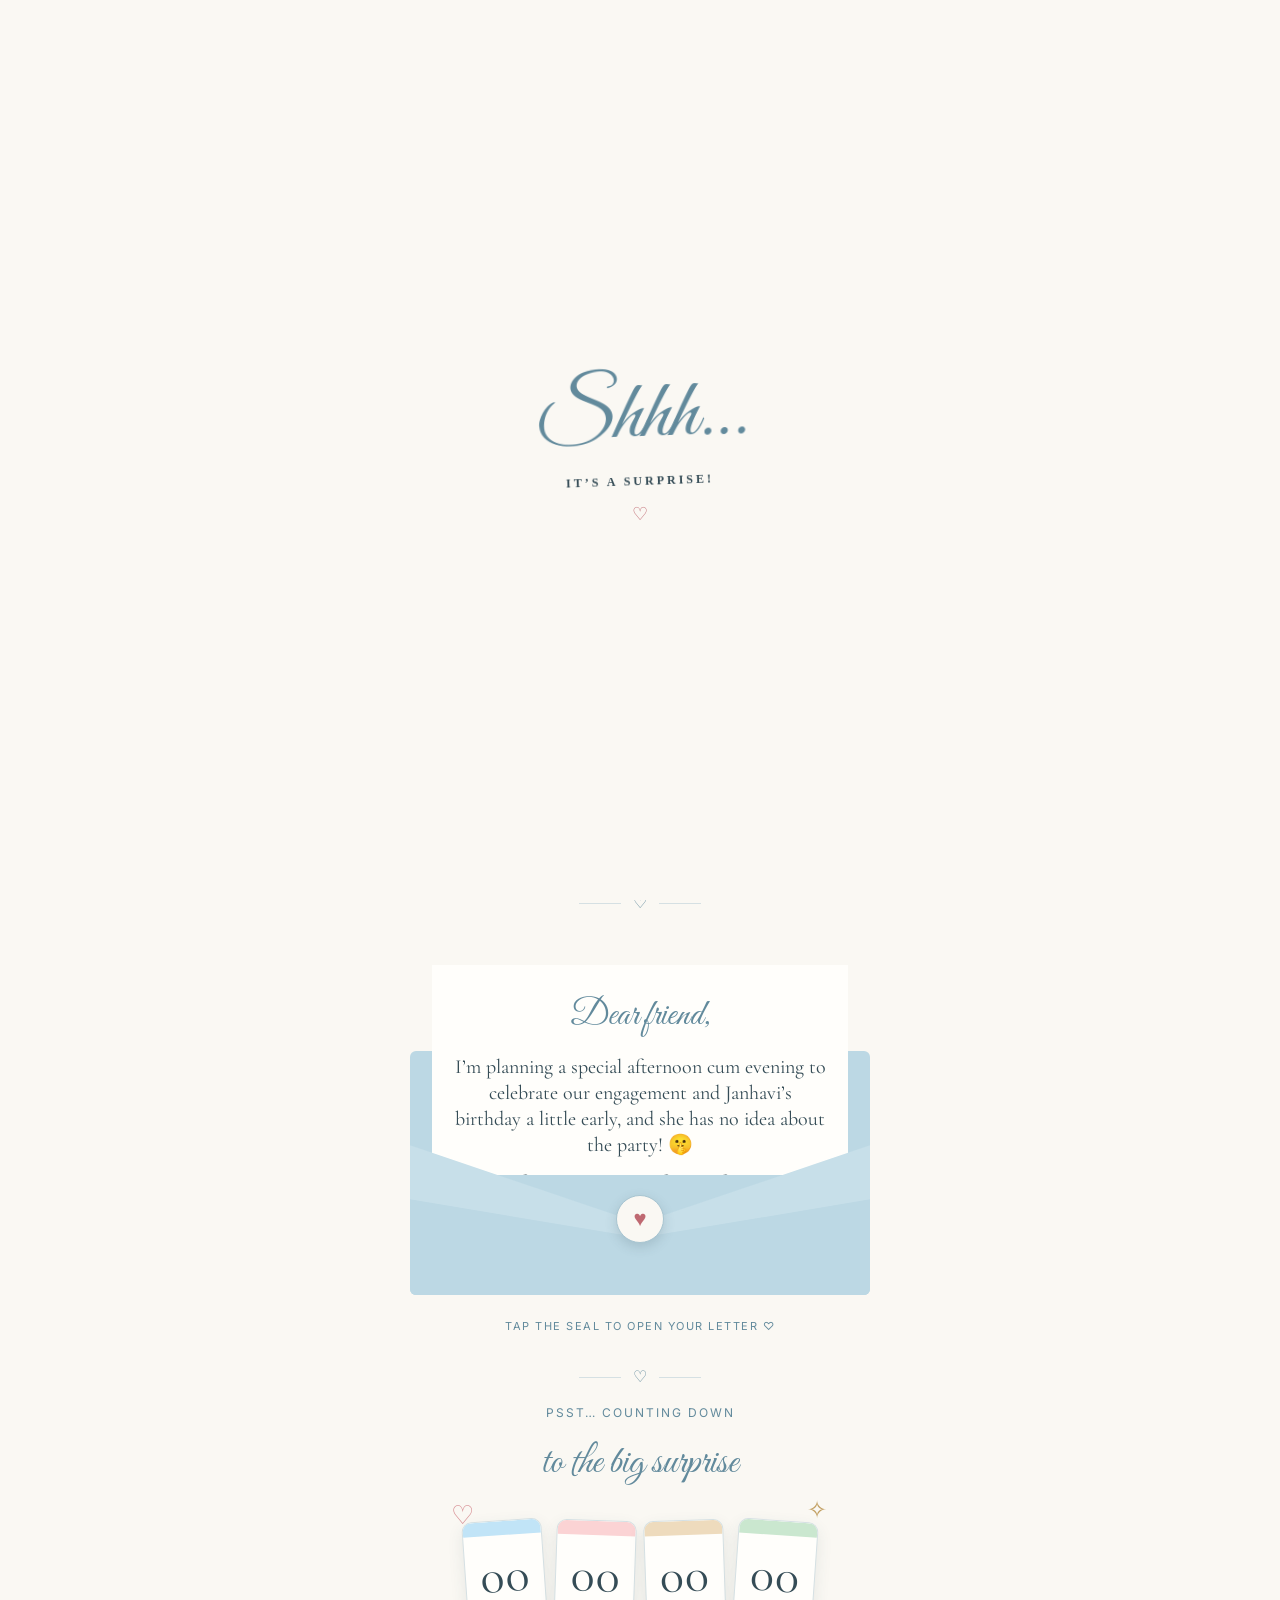
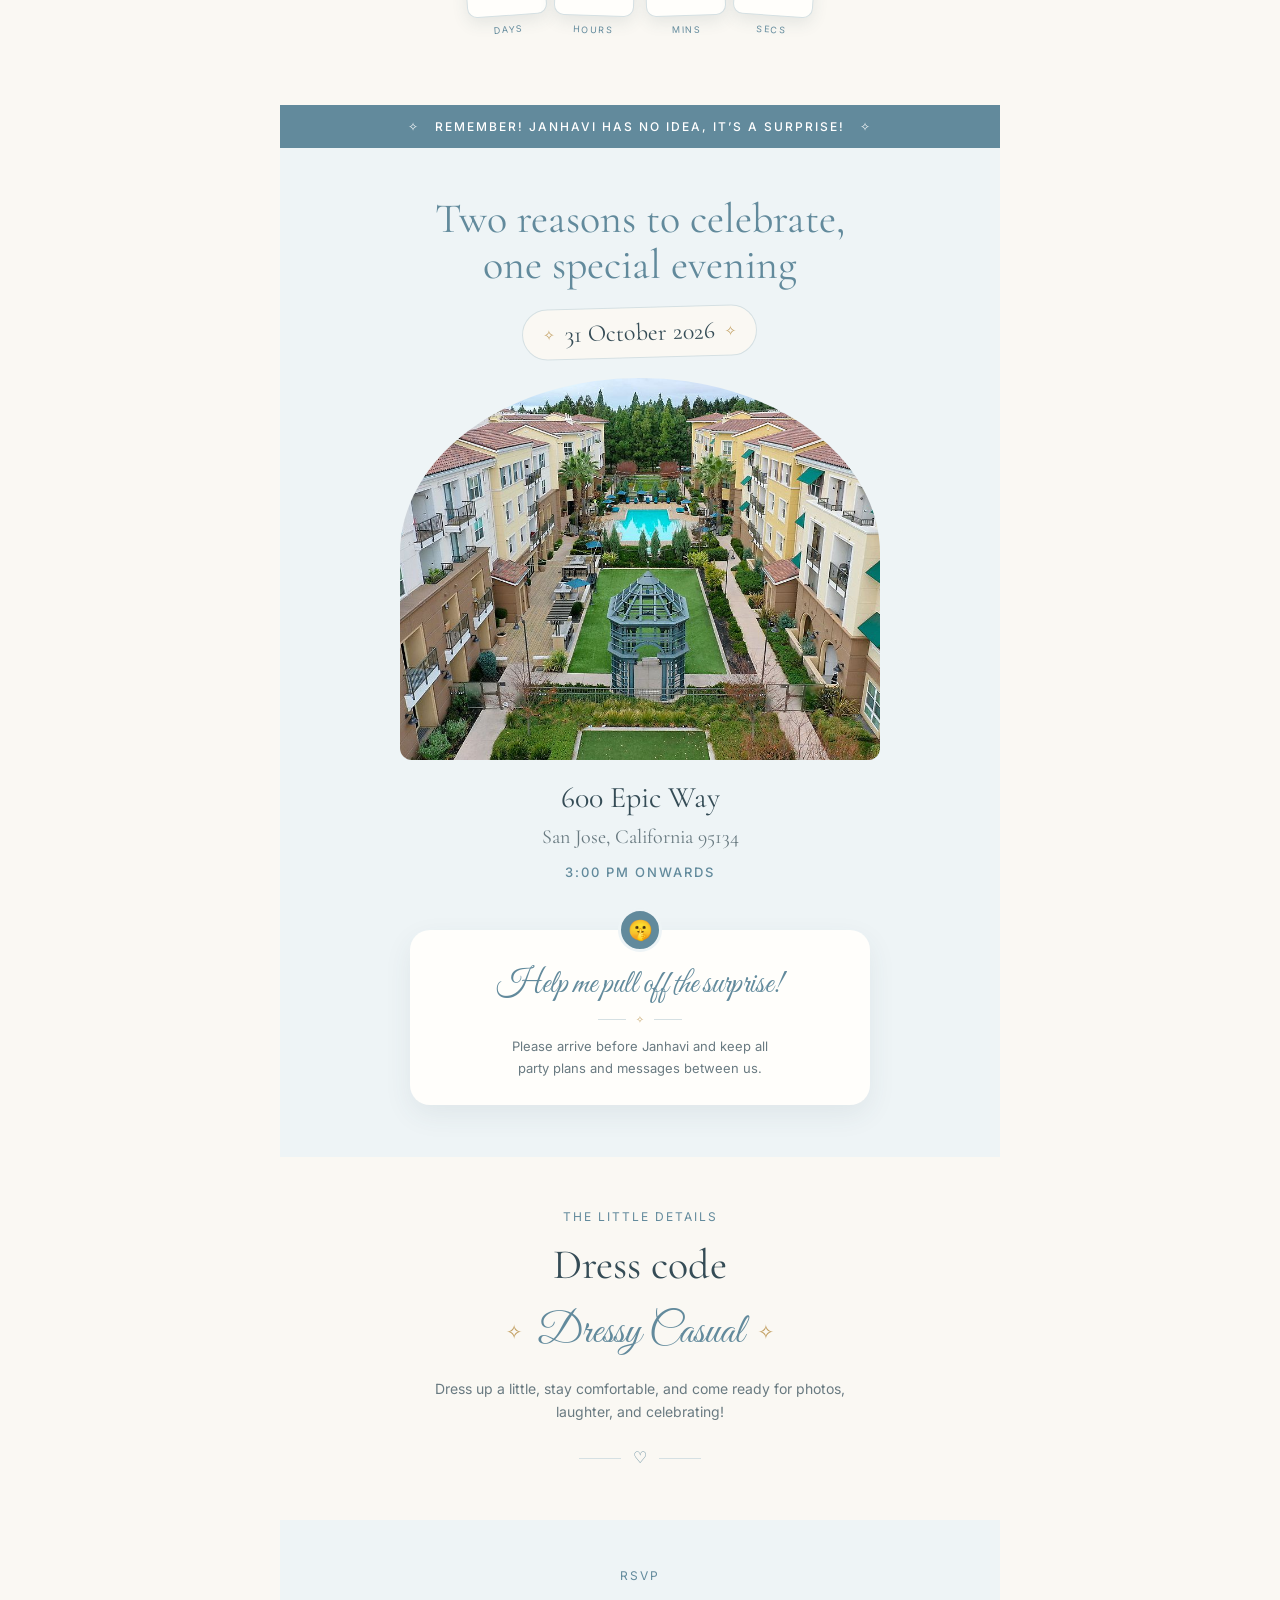
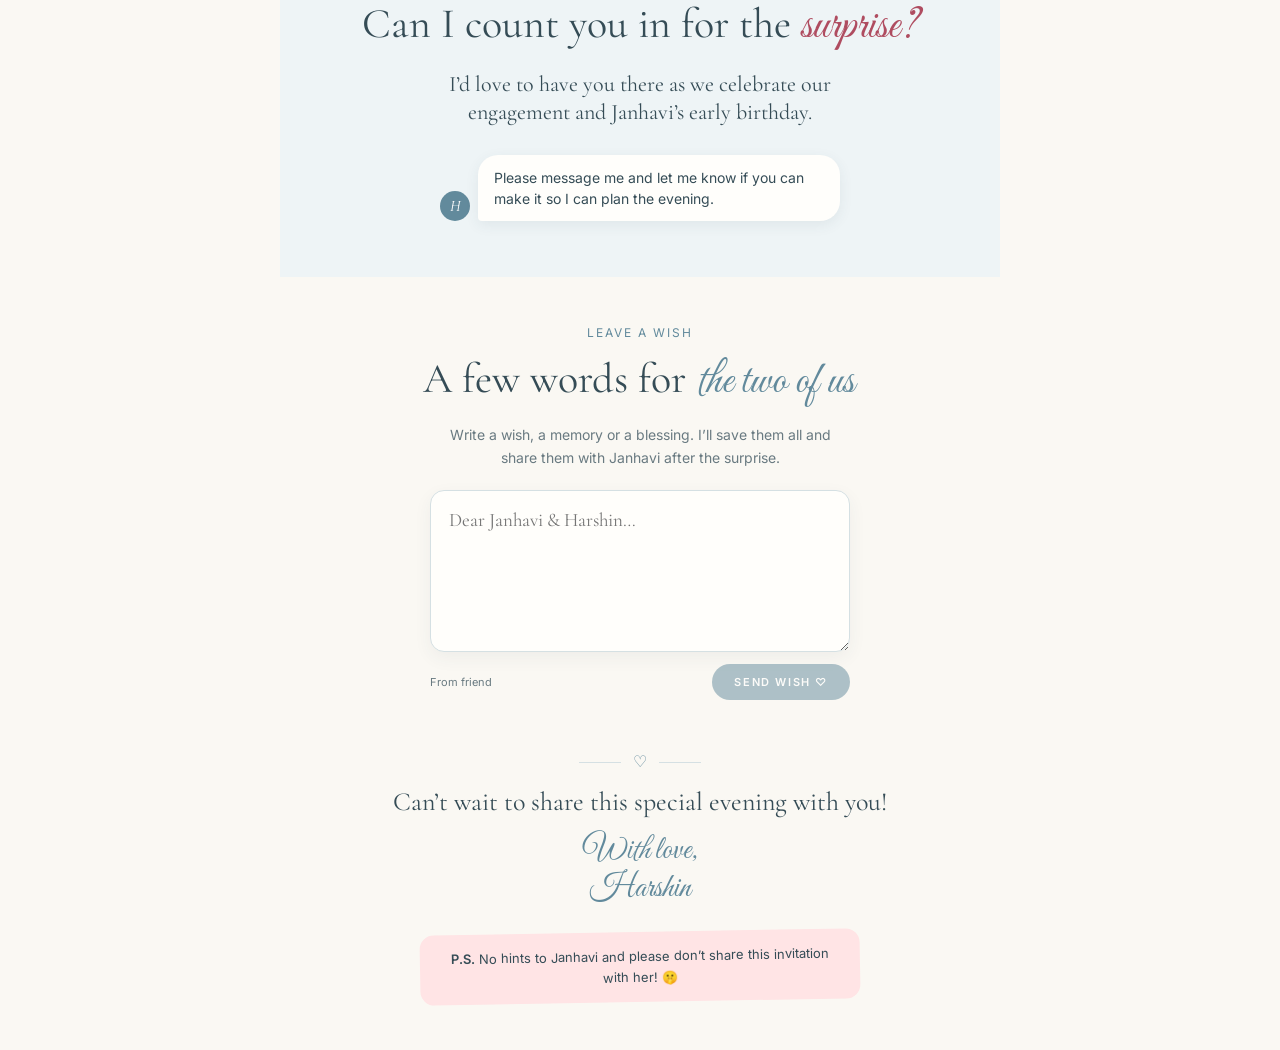
==== commit b596f3d5: "remove em dash" ====
--- a/site/index.html
+++ b/site/index.html
@@ -176,7 +176,7 @@
           <div class="letter">
             <div class="salutation">Dear <span id="guest-name">friend</span>,</div>
             <div class="letter-body">
-              <p>I’m planning a special afternoon cum evening to celebrate our engagement and Janhavi’s birthday a little early—and
+              <p>I’m planning a special afternoon cum evening to celebrate our engagement and Janhavi’s birthday a little early, and
                 she has no idea about the party! 🤫</p>
               <p>I’d love for you to join us for an afternoon cum evening of laughter, love, and making memories with our favourite
                 people. Having you there would make this surprise even more special.</p>
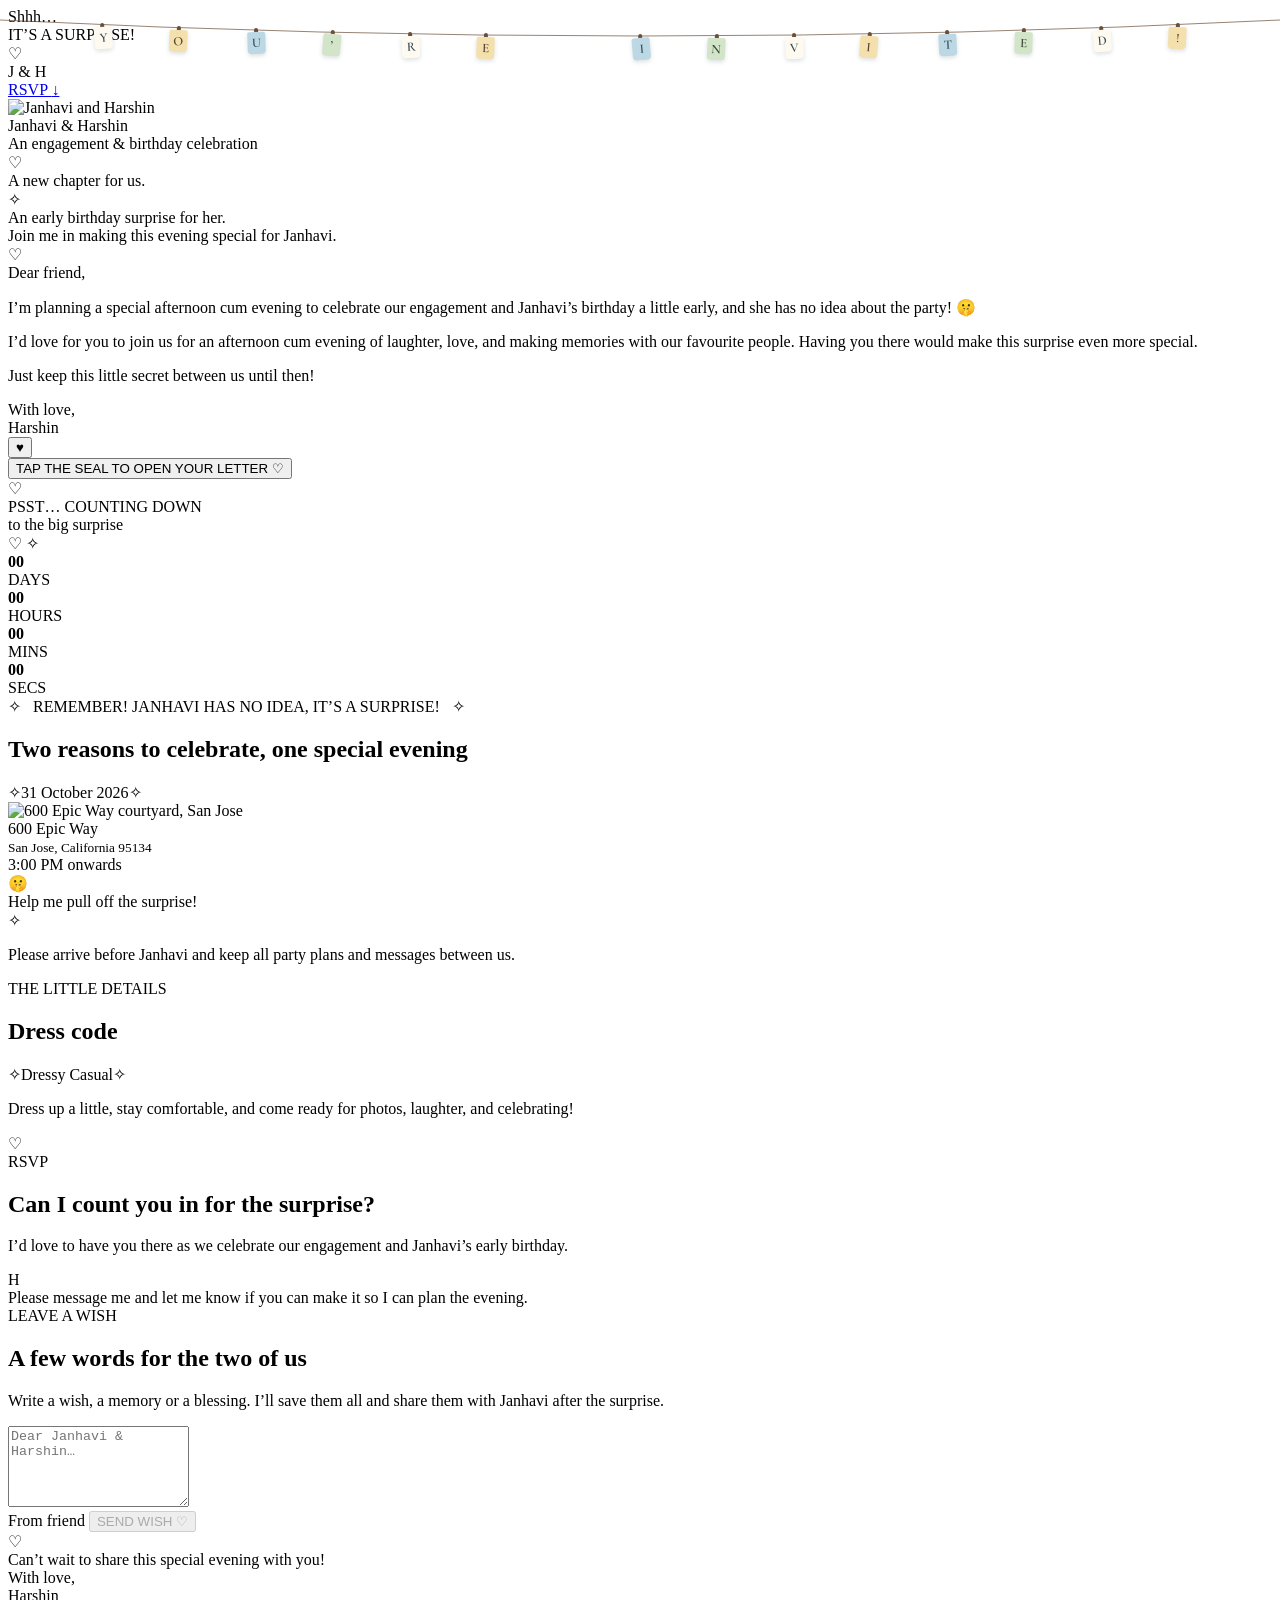
==== commit 753eebc4: "rewrite vercel conflict" ====
--- a/site/index.html
+++ b/site/index.html
@@ -4,6 +4,7 @@
 <head>
   <meta charset="utf-8">
   <meta name="viewport" content="width=device-width, initial-scale=1">
+  <base href="/">
   <title>Shhh… you're invited 🤫</title>
   <meta name="description"
     content="A surprise engagement &amp; early birthday celebration for Janhavi · 31 October 2026 · San Jose">
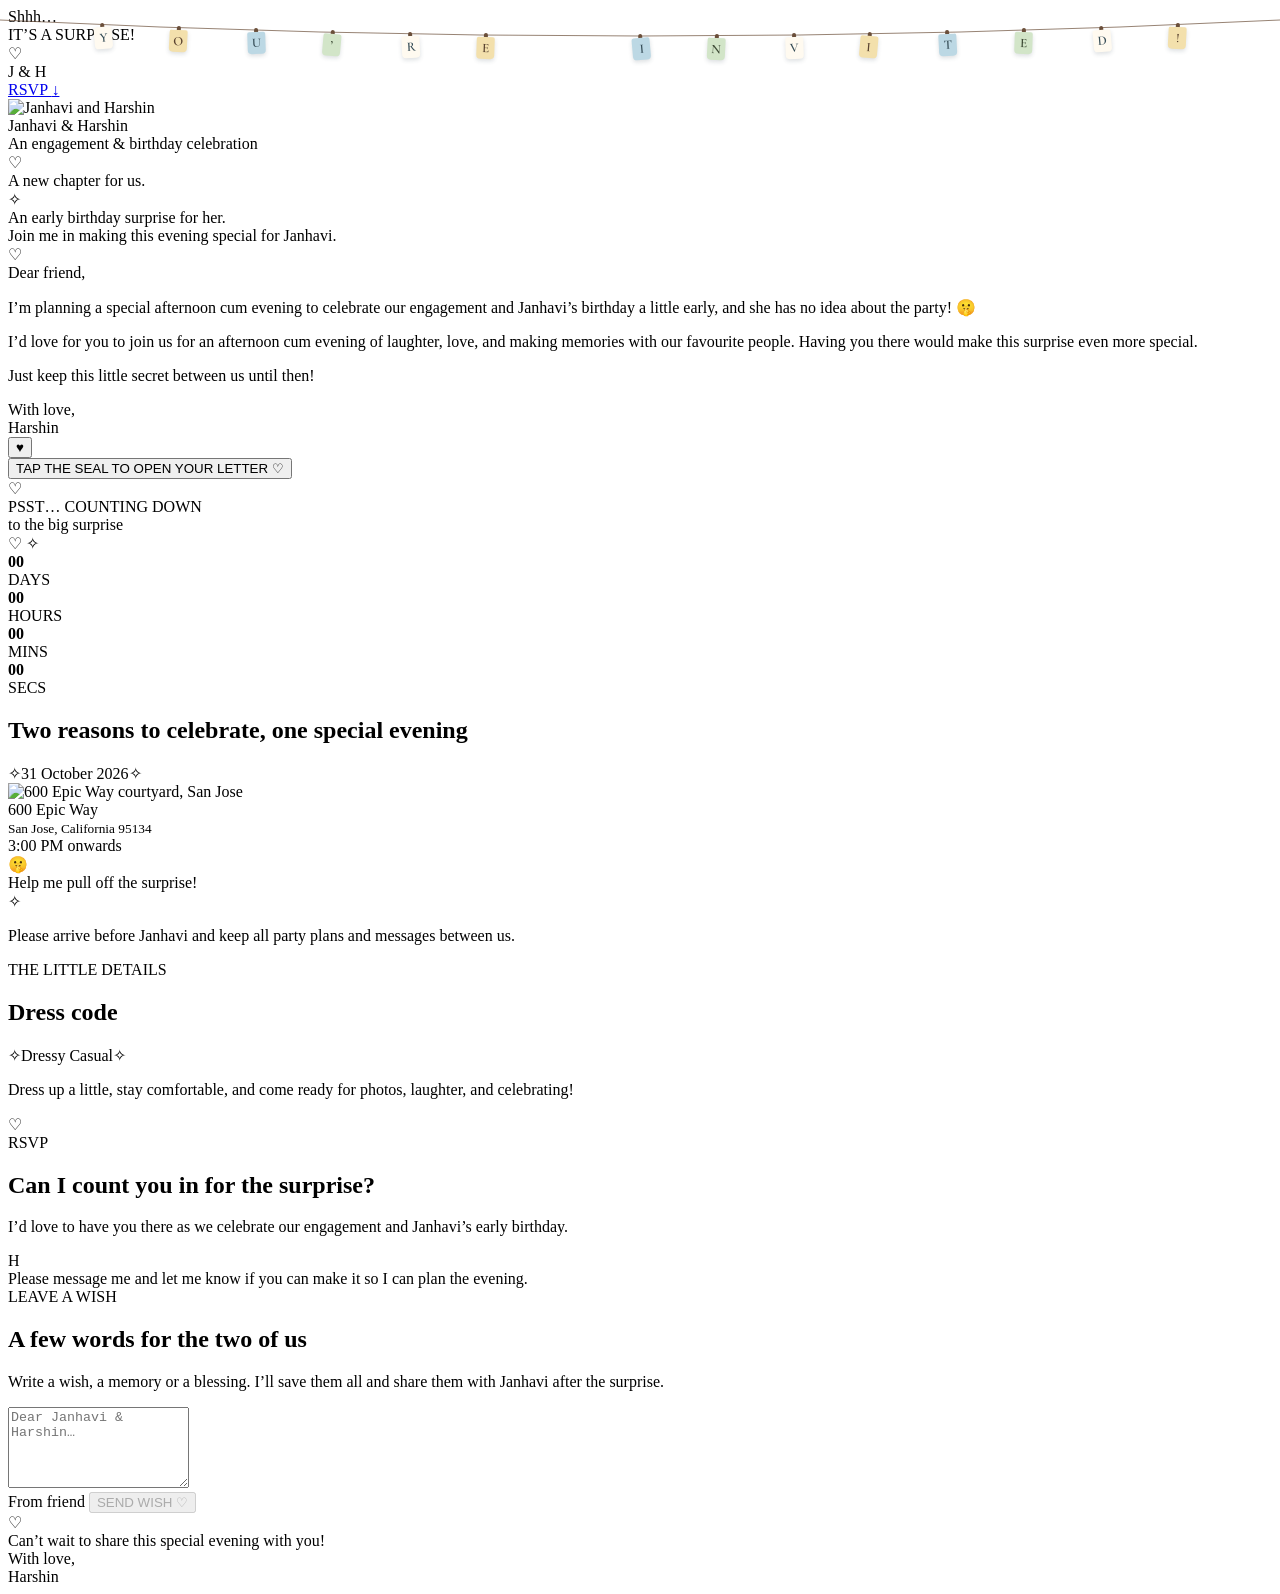
==== commit 1b028578: "fixed surprise thing" ====
--- a/site/index.html
+++ b/site/index.html
@@ -214,8 +214,6 @@
       </div>
     </section>
 
-    <div class="banner">✧&nbsp;&nbsp;&nbsp;REMEMBER! JANHAVI HAS NO IDEA, IT’S A SURPRISE!&nbsp;&nbsp;&nbsp;✧</div>
-
     <!-- 3. Date & venue -->
     <section class="venue alt">
       <h2 class="venue-title">Two reasons to celebrate, one special evening</h2>
@@ -279,8 +277,6 @@
       <div class="divider"><i></i><span>♡</span><i></i></div>
       <div class="closing-line">Can’t wait to share this special evening with you!</div>
       <div class="signature big">With love,<br>Harshin</div>
-      <div class="ps"><strong>P.S.</strong> No hints to Janhavi and please don’t share this invitation with her! 🤫
-      </div>
     </section>
 
   </main>
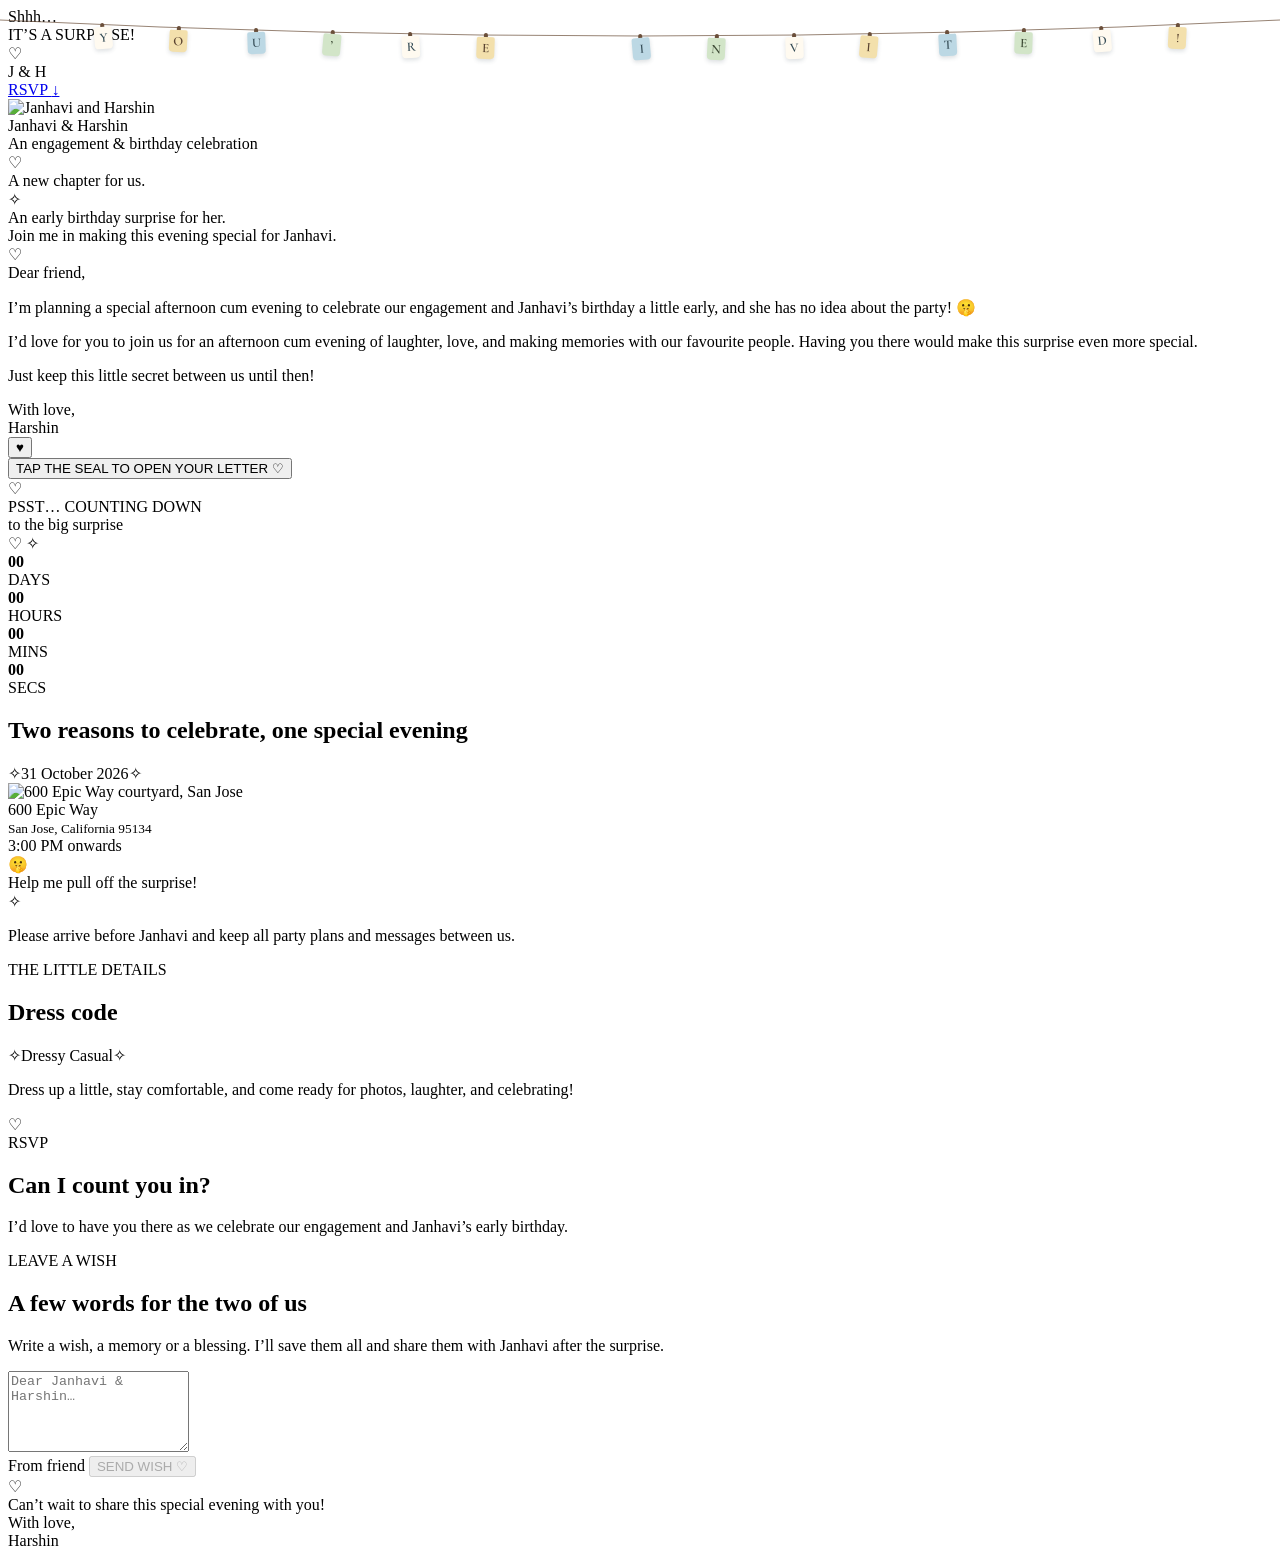
==== commit 72398263: "design changes and reduce startup loader time" ====
--- a/site/index.html
+++ b/site/index.html
@@ -244,12 +244,8 @@
     <!-- 5. RSVP -->
     <section class="rsvp alt" id="rsvp">
       <div class="label">RSVP</div>
-      <h2 class="title">Can I count you in for the <span class="surprise">surprise?</span></h2>
+      <h2 class="title">Can I count you in?</h2>
       <p class="lead">I’d love to have you there as we celebrate our engagement and Janhavi’s early birthday.</p>
-      <div class="message">
-        <div class="avatar">H</div>
-        <div class="bubble">Please message me and let me know if you can make it so I can plan the evening.</div>
-      </div>
     </section>
 
     <!-- 5b. Leave a wish -->
--- a/site/styles.css
+++ b/site/styles.css
@@ -171,11 +171,11 @@
 @keyframes sway { 0%,100% { transform: rotate(-4deg); } 50% { transform: rotate(-1deg) translateY(-3px); } }
 @keyframes bubblePop { 0% { opacity: 0; transform: scale(.3) rotate(-12deg); } 70% { opacity: 1; transform: scale(1.08) rotate(3deg); } 100% { opacity: 1; transform: scale(1) rotate(-2deg); } }
 /* Intro splash */
-.intro { position: fixed; top: 0; left: 50%; transform: translateX(-50%); width: 100%; max-width: 430px; height: 100vh; z-index: 100; background: var(--bg); display: flex; flex-direction: column; align-items: center; justify-content: center; gap: 14px; cursor: pointer; transition: opacity .6s ease; }
+.intro { position: fixed; top: 0; left: 50%; transform: translateX(-50%); width: 100%; max-width: 430px; height: 100vh; z-index: 100; background: var(--bg); display: flex; flex-direction: column; align-items: center; justify-content: center; gap: 14px; cursor: pointer; transition: opacity .4s ease; }
 .intro.fade { opacity: 0; pointer-events: none; }
-.intro-shh { font-family: var(--script); font-size: 84px; line-height: 1; color: var(--p); animation: bubblePop .8s cubic-bezier(.3,1.5,.5,1) .2s both; }
-.intro-sub { font-size: 12px; letter-spacing: 3px; font-weight: 700; color: var(--ink); animation: bubblePop .7s cubic-bezier(.3,1.5,.5,1) .9s both; }
-.intro-heart { font-size: 18px; color: var(--pink); animation: floaty 2.4s ease-in-out 1.4s infinite; }
+.intro-shh { font-family: var(--script); font-size: 84px; line-height: 1; color: var(--p); animation: bubblePop .5s cubic-bezier(.3,1.5,.5,1) .1s both; }
+.intro-sub { font-size: 12px; letter-spacing: 3px; font-weight: 700; color: var(--ink); animation: bubblePop .45s cubic-bezier(.3,1.5,.5,1) .45s both; }
+.intro-heart { font-size: 18px; color: var(--pink); animation: floaty 2s ease-in-out .7s infinite; }
 
 /* ─── Tablet & desktop ─────────────────────────────────── */
 @media (min-width: 768px) {
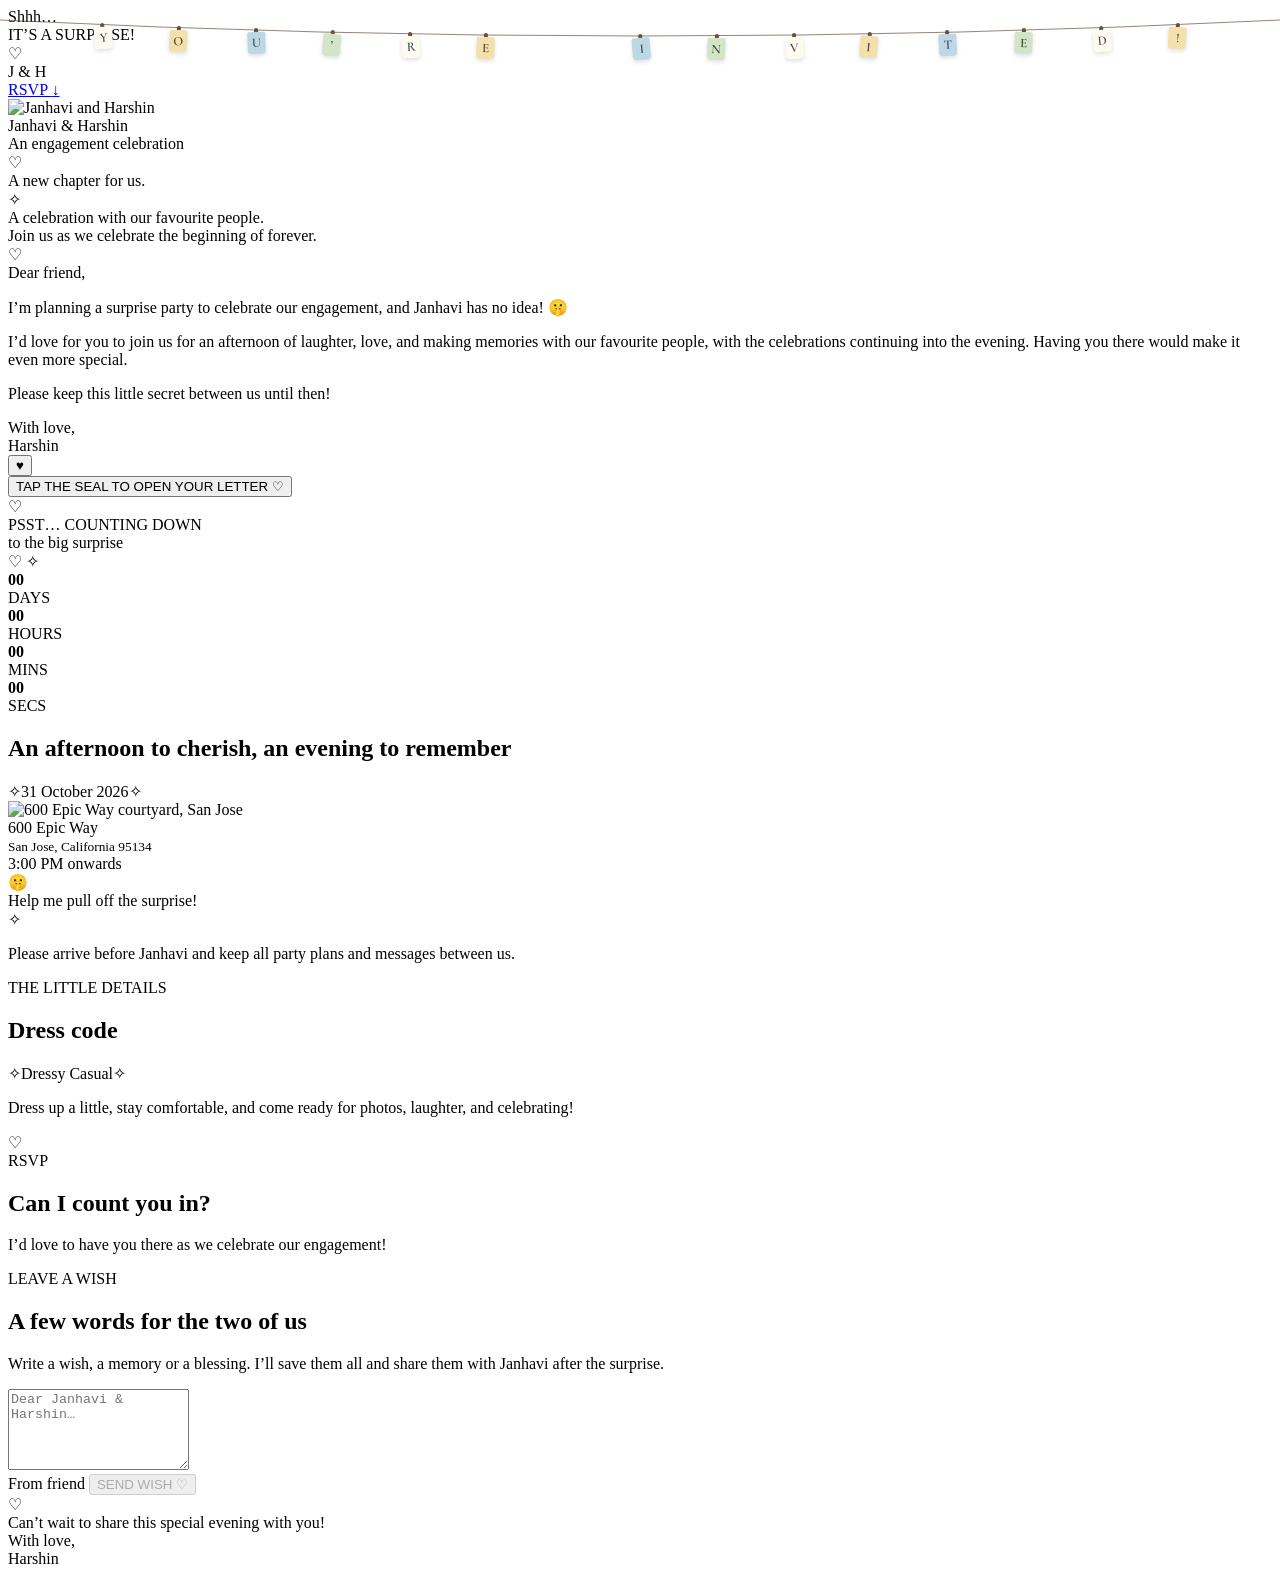
==== commit c83da9f6: "fixed nav bug, changed woringd" ====
--- a/site/index.html
+++ b/site/index.html
@@ -7,11 +7,11 @@
   <base href="/">
   <title>Shhh… you're invited 🤫</title>
   <meta name="description"
-    content="A surprise engagement &amp; early birthday celebration for Janhavi · 31 October 2026 · San Jose">
+    content="A surprise engagement celebration for Janhavi · 31 October 2026 · San Jose">
   <meta name="robots" content="noindex, nofollow">
   <meta property="og:title" content="Shhh… you're invited 🤫">
   <meta property="og:description"
-    content="A surprise engagement &amp; early birthday celebration for Janhavi · 31 October 2026">
+    content="A surprise engagement celebration for Janhavi · 31 October 2026">
   <link rel="preconnect" href="https://fonts.googleapis.com">
   <link rel="preconnect" href="https://fonts.gstatic.com" crossorigin>
   <link
@@ -31,7 +31,7 @@
     <!-- Navigation -->
     <nav class="nav">
       <div class="monogram">J &amp; H</div>
-      <a href="#rsvp" class="nav-link">RSVP <span>↓</span></a>
+      <a href="#rsvp" class="nav-link" onclick="event.preventDefault(); document.getElementById('rsvp').scrollIntoView({behavior:'smooth'});">RSVP <span>↓</span></a>
     </nav>
 
     <!-- 1. Cover -->
@@ -152,7 +152,7 @@
               <span class="amp">&amp;</span>
               <span class="name">Harshin</span>
             </div>
-            <div class="hero-sub"><span>An engagement &amp; birthday celebration</span></div>
+            <div class="hero-sub"><span>An engagement celebration</span></div>
           </div>
         </div>
       </div>
@@ -162,9 +162,9 @@
         <div class="chapter-lines">
           <div class="line">A <span class="script blue">new chapter</span> for us.</div>
           <div class="spark">✧</div>
-          <div class="line">An early <span class="script pink">birthday surprise</span> for her.</div>
-        </div>
-        <div class="join">Join me in making this evening special for <span class="script-name">Janhavi</span>.</div>
+          <div class="line">A celebration with our <span class="script pink">favourite people</span>.</div>
+        </div>
+        <div class="join">Join us as we celebrate the beginning of forever.</div>
         <div class="divider"><i></i><span>♡</span><i></i></div>
       </div>
     </section>
@@ -177,11 +177,9 @@
           <div class="letter">
             <div class="salutation">Dear <span id="guest-name">friend</span>,</div>
             <div class="letter-body">
-              <p>I’m planning a special afternoon cum evening to celebrate our engagement and Janhavi’s birthday a little early, and
-                she has no idea about the party! 🤫</p>
-              <p>I’d love for you to join us for an afternoon cum evening of laughter, love, and making memories with our favourite
-                people. Having you there would make this surprise even more special.</p>
-              <p class="italic">Just keep this little secret between us until then!</p>
+              <p>I’m planning a surprise party to celebrate our engagement, and Janhavi has no idea! 🤫</p>
+              <p>I’d love for you to join us for an afternoon of laughter, love, and making memories with our favourite people, with the celebrations continuing into the evening. Having you there would make it even more special.</p>
+              <p class="italic">Please keep this little secret between us until then!</p>
             </div>
             <div class="signature">With love,<br>Harshin</div>
           </div>
@@ -216,7 +214,7 @@
 
     <!-- 3. Date & venue -->
     <section class="venue alt">
-      <h2 class="venue-title">Two reasons to celebrate, one special evening</h2>
+      <h2 class="venue-title">An afternoon to cherish, an evening to remember</h2>
       <div class="date-pill"><span>✧</span>31 October 2026<span>✧</span></div>
       <img src="assets/venue.jpeg" onerror="this.onerror=null;this.src='assets/venue.png'"
         alt="600 Epic Way courtyard, San Jose" class="venue-img">
@@ -245,7 +243,7 @@
     <section class="rsvp alt" id="rsvp">
       <div class="label">RSVP</div>
       <h2 class="title">Can I count you in?</h2>
-      <p class="lead">I’d love to have you there as we celebrate our engagement and Janhavi’s early birthday.</p>
+      <p class="lead">I’d love to have you there as we celebrate our engagement!</p>
     </section>
 
     <!-- 5b. Leave a wish -->
